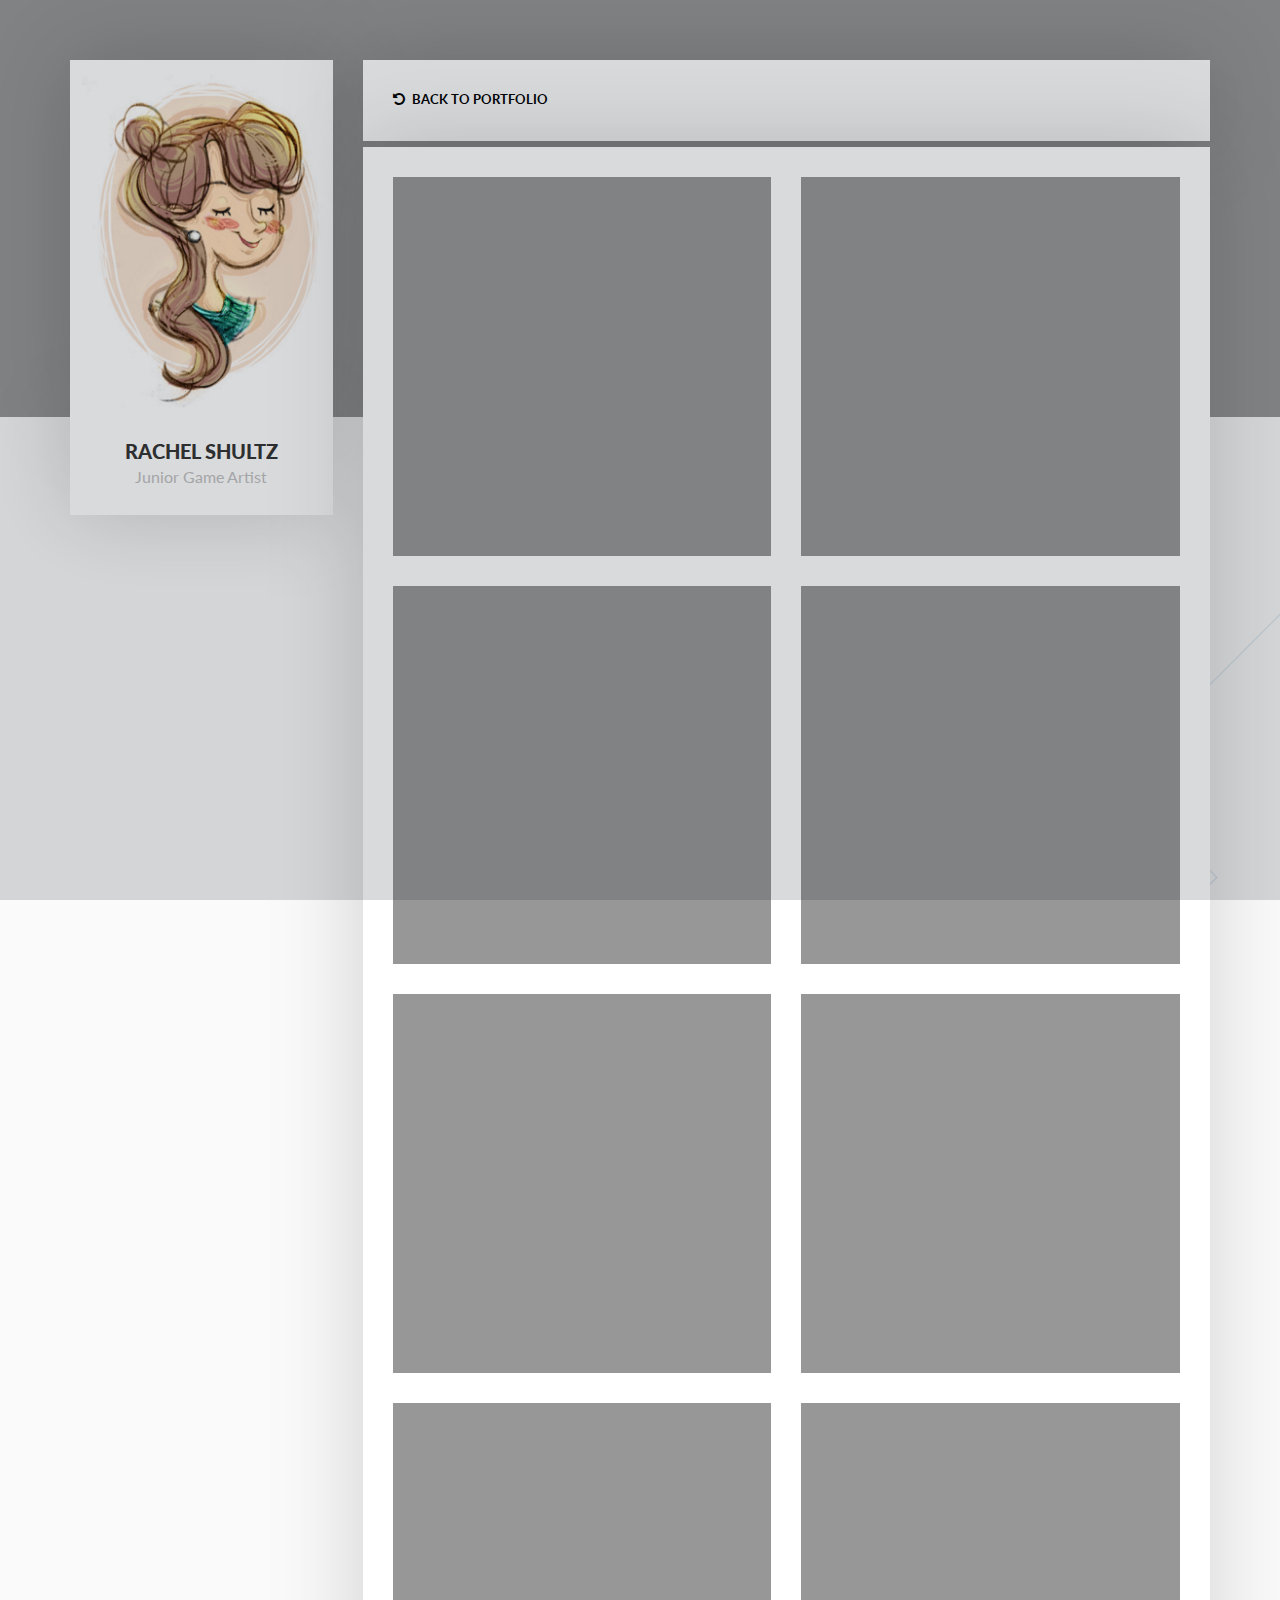
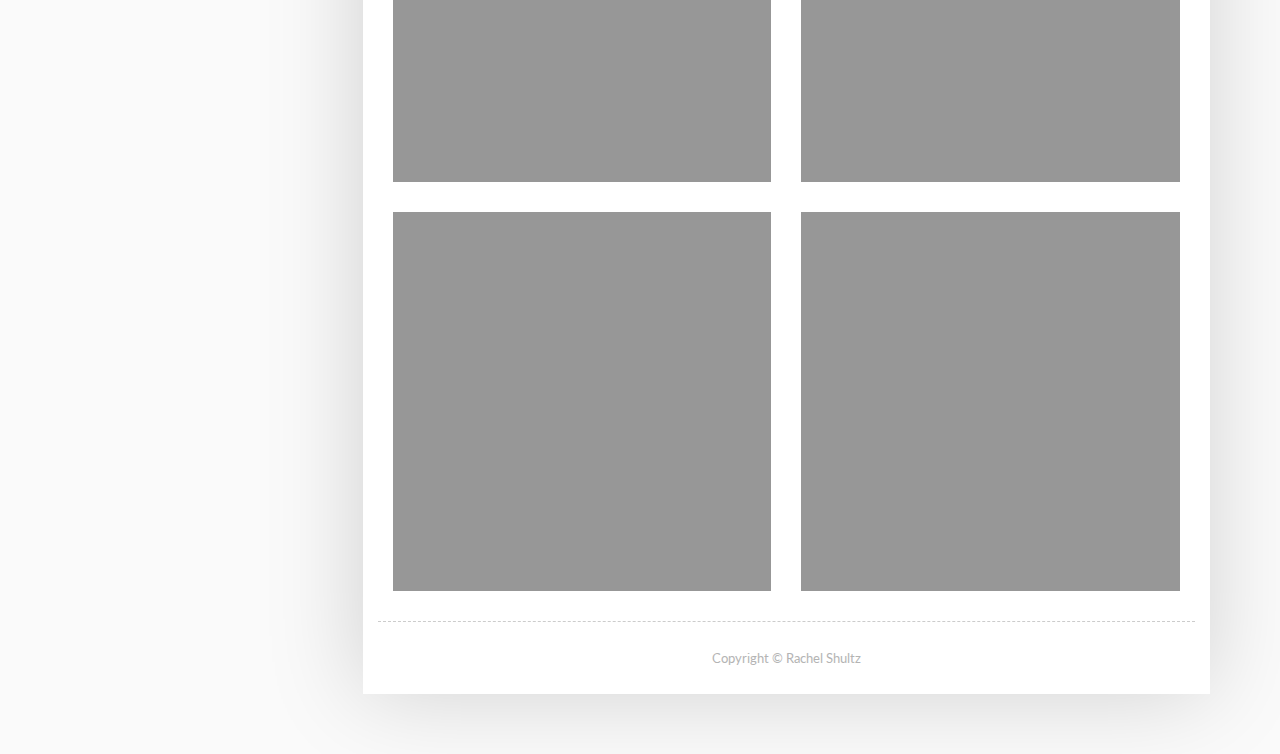
==== evolution.html @ 56c49a4b "Removed some empty files" ====
<!doctype html>
<html lang="en">
<head>
	<meta charset="UTF-8">
	<title>Rachel Shultz</title>
	<meta name="viewport" content="width=device-width, initial-scale=1.0">
   
	<!-- Stylesheets -->
	<link rel="stylesheet" href="css/bootstrap.css"/> <!-- bootstrap grid -->
	<link rel="stylesheet" href="css/style.css"/> <!-- template css -->
	<link rel="stylesheet" href="css/reset.css"/> <!-- reset css -->
	<link rel="stylesheet" href="css/magnific-popup.css"/> <!-- magnific popup css -->    
	<link rel="stylesheet" href="perfect-scrollbar/perfect-scrollbar.css" /> <!-- right menu scrollbar css -->   
	
	
	<!-- Color Alternatives -->   
	<link href="css/colors/switcher.css" rel="stylesheet" type="text/css">
	<!--link href="css/colors/color-1.css" rel="stylesheet" type="text/css"-->
	<!--link href="css/colors/color-2.css" rel="stylesheet" type="text/css" title="color-2"-->
	<!--link href="css/colors/color-3.css" rel="stylesheet" type="text/css" title="color-3"-->
	<!--link href="css/colors/color-4.css" rel="stylesheet" type="text/css" title="color-4"-->
	<!--link href="css/colors/color-5.css" rel="stylesheet" type="text/css" title="color-5"-->
	<link href="css/colors/color-6.css" rel="stylesheet" type="text/css" title="color-6">
	<!--link href="css/colors/color-7.css" rel="stylesheet" type="text/css" title="color-7">
	<link href="css/colors/color-8.css" rel="stylesheet" type="text/css" title="color-8"-->
	
	
	<!-- Google Web fonts -->
	<link href='https://fonts.googleapis.com/css?family=Lato:400,700,900' rel='stylesheet' type='text/css'>
	
	<!-- Font icons -->
	<link rel="stylesheet" href="icon-fonts/font-awesome-4.4.0/css/font-awesome.min.css"/> <!-- Fontawesome icons css -->
	
	<!--[if lt IE 9]>
	  <script src="https://oss.maxcdn.com/html5shiv/3.7.2/html5shiv.min.js"></script>
	  <script src="https://oss.maxcdn.com/respond/1.4.2/respond.min.js"></script>
	<![endif]-->
	 <!--script src="http://maps.googleapis.com/maps/api/js?key=AIzaSyA8Lqb0P4RLF9_3jCi6VhIYFbttZDeV_bM"></script-->   
</head>

<body>
	 <!-- Preloading --> 
    <div id="preloader">
    	<div class="spinner">
            <div class='uil-ripple-css' style='transform:scale(0.29);'><div></div><div></div></div>
        </div>
    </div>
   
     <!--div class="color-switcher">
    	<div class="open"><i class="fa fa-cog fa-spin"></i></div>
        <h4>SELECT A COLOR</h4>
        <ul>
        	<li><a class="color-1" onclick="setActiveStyleSheet('color-1'); return false;" href="#"><i class="fa fa-circle"></i></a> </li>
            <li><a class="color-2" onclick="setActiveStyleSheet('color-2'); return false;" href="#"><i class="fa fa-circle"></i></a> </li>
            <li><a class="color-3" onclick="setActiveStyleSheet('color-3'); return false;" href="#"><i class="fa fa-circle"></i></a> </li>
            <li><a class="color-4" onclick="setActiveStyleSheet('color-4'); return false;" href="#"><i class="fa fa-circle"></i></a> </li>
            <li><a class="color-5" onclick="setActiveStyleSheet('color-5'); return false;" href="#"><i class="fa fa-circle"></i></a> </li>
            <li><a class="color-6" onclick="setActiveStyleSheet('color-6'); return false;" href="#"><i class="fa fa-circle"></i></a> </li>
            <li><a class="color-7" onclick="setActiveStyleSheet('color-7'); return false;" href="#"><i class="fa fa-circle"></i></a> </li>
            <li><a class="color-8" onclick="setActiveStyleSheet('color-8'); return false;" href="#"><i class="fa fa-circle"></i></a> </li>
        </ul>
        <button class="switcher-reset" onclick="setActiveStyleSheet('color-1'); return false;">RESET </button>
        
    </div-->
   
    <div class="parallax"> </div>
    <div id="wrapper">
        <div class="container">
            <div class="row">
            	
                <!-- Profile Informations-->
                <div class="profile col-md-3 wow fadeInDown">
                    <div class="profile-image">
                        <img alt="image" src="images/Profile-img.png">
                    </div>
                    <div class="profile-info">
						<div class="name-job" style="border-bottom: 0px;">
                            <h1>RACHEL SHULTZ</h1>
                            <span class="job">Junior Game Artist</span>
                        </div><!-- .name-job -->                        
                         <!--div class="social-icons">
                            <a class="facebook" href="#"><i class="fa fa-facebook"></i> </a>
                            <a class="twitter" href="#"><i class="fa fa-twitter"></i> </a>
                            <a class="behance" href="#"><i class="fa fa-behance"></i> </a>
                            <a  class="dribbble" href="#"><i class="fa fa-dribbble"></i> </a>
                        </div-->
                    </div>
                </div> <!--.profile .col-md-3-->
                
                <!--Right Section-->
                <div class="col-md-9">
                    	<!--Top Menu -->
                        <div class="responsive-menu hidden-md hidden-lg"><a href="index.html"><i class="fa fa-rotate-left"></i> <span>BACK TO PORTFOLIO</span></a></div> 
                        <!--i class="fa fa-bars right-menu"></i--> 
                    	<ul class="top-menu wow fadeInRight">
                            <li> <a href="index.html"><i class="fa fa-rotate-left"></i> <span>BACK TO PORTFOLIO</span></a></li>
                        </ul>
                   
                    <!--Right Content-->
                    <div class="content col-md-12 wow fadeInUp">
                    	<div class="row">
                            <div class="col-md-12 page">
                            	
                                <!--Detail Images -->
                                <div class="col-md-6 works-image">
                                    <img src="images/evo1.jpg" alt="">
                                </div>
                                <div class="col-md-6 works-image">
                                    <img src="images/evo2.jpg" alt="">
                                </div>
                                <div class="col-md-6 works-image">
                                    <img src="images/evo3.jpg" alt="">
                                </div>
                                <div class="col-md-6 works-image">
                                    <img src="images/evo4.jpg" alt="">
                                </div>
                                <div class="col-md-6 works-image">
                                    <img src="images/evo5.jpg" alt="">
                                </div>
                                <div class="col-md-6 works-image">
                                    <img src="images/evo6.jpg" alt="">
                                </div>
                                <div class="col-md-6 works-image">
                                    <img src="images/evo7.jpg" alt="">
                                </div>
                                <div class="col-md-6 works-image">
                                    <img src="images/evo8.jpg" alt="">
                                </div>
                                <div class="col-md-6 works-image">
                                    <img src="images/evo9.jpg" alt="">
                                </div>
                                <div class="col-md-6 works-image">
                                    <img src="images/evo10.jpg" alt="">
                                </div>
                                
                                
                                <!--footer-->
                                <footer class="footer"> <p>  Copyright &copy; Rachel Shultz</p></footer>
                                                                                              
                            </div><!-- .col-md-12 .page -->
                        </div><!--.row end-->
                    </div> <!--.content .col-md-12 end -->
                </div> <!-- .col-md-9 end -->
            </div> <!-- .row end-->
        </div><!-- .container end -->
    </div> <!-- #wrapper end-->
    
    <!-- Sidebar Menu -->
        <!--div class="slidemenu-fixed">
            <button class="right-menu slidemenu-close"><i class="fa fa-times" aria-hidden="true"></i></button>  
            <div class="widget-out">     
                <! - - Search Widget- - >
                <div class="widget-search widget">
                    <h2 class="widget-title">Search</h2>
                    <form>                                    
                        <input class="search-inp" type="text" placeholder="Search...">
                        <input class="search-ico" type="submit" value="">
                    </form>
                 </div>
                < !- - Submenu Widget- ->
                <div class="widget-submenu widget">
                    <h2 class="widget-title">Submenu</h2>
                        <ul>
                           <li> <a href="single-blog.html">Standart Post </a> </li>
                           <li> <a href="audio-post.html">Audio Post </a> </li>
                           <li> <a href="video-post.html">Video Post </a> </li>
                           <li> <a href="404.html">404 Page </a> </li>
                        </ul>
                 </div>
                 <! - -Latest Posts- ->
                <div class="widget-blog widget">
                    <h2 class="widget-title">Latest Posts</h2>
                        <ul class="latest-post">
                           <li> 
                                <div class="tag"><a href="#">#Business </a> <a href="#">#Company </a> </div> 
                                <a class="post" href="single-blog.html">  I should be incapable of drawing a single stroke at the present moment and yet I feel that... </a>
                                <span> August 23, 2016 <i class="fa fa-comments-o" aria-hidden="true"></i> 15 </span>
                           </li>
                           <li> 
                                <div class="tag"><a href="#">#Business </a> <a href="#">#Company </a> </div> 
                                <a class="post" href="single-blog.html">  I should be incapable of drawing a single stroke at the present moment and yet I feel that... </a>
                                <span> August 23, 2016 <i class="fa fa-comments-o" aria-hidden="true"></i> 15 </span>
                           </li>
                           <li> 
                                <div class="tag"><a href="#">#Business </a> <a href="#">#Company </a> </div> 
                                <a class="post" href="single-blog.html">  I should be incapable of drawing a single stroke at the present moment and yet I feel that... </a>
                                <span> August 23, 2016 <i class="fa fa-comments-o" aria-hidden="true"></i> 15 </span>
                           </li>                           
                        </ul>
                 </div>
                 <!- - Categories Widget- ->
                <div class="widget-submenu widget">
                    <h2 class="widget-title">Categories</h2>
                        <ul>
                           <li> <a href="#"> Web Design </a></li>
                           <li> <a href="#"> Photoshop </a></li>
                           <li> <a href="#"> After Effect </a></li>
                           <li> <a href="#"> Dreamviewer </a></li>
                        </ul>
                 </div>
                 <!- - Tags Widget- ->
                <div class="widget-tags widget">
                    <h2 class="widget-title">Tags</h2>
                        <ul>
                           <li><a href="#"> Web Design </a></li>
                           <li><a href="#"> Photoshop </a></li>
                           <li><a href="#"> After Effect </a></li>
                           <li><a href="#"> Dreamviewer </a></li>
                           <li><a href="#"> Application </a></li>
                           <li><a href="#"> Seo </a></li>
                           <li><a href="#"> Other Issues </a></li>
                        </ul>
                 </div>
            </div>
        </div>
        <div id="overlay"></div-->
    
    <!-- Javascripts -->
    <script src="js/jquery-2.1.4.min.js"></script><!-- jQuery library -->
    <script src="js/styleswitcher.js"></script> 
	<script src="perfect-scrollbar/jquery.mousewheel.js"></script>
	<script src="perfect-scrollbar/perfect-scrollbar.js"></script>
    <script src="js/main.js"></script><!-- Main js -->

    
</body>
</html>
---- css/style.css ----
/* --------------------------------- */
/* Css Styles                        */
/*---------------------------------- */

/**
	Picard - vCard Html Template
	Author : TavillaThemes
	Copyright 2016

/* Table of Content
==================================================
	
	1. Body and Core Css
	2. Profile
	3. Top Menu
	4. Content
	5. About Page
	6. Resume Page
	7. Portfolio Page
	8. Blog Posts Page
	9. Contact Page
	10. Single Blog Page
	11. Responsive
	12. Sidebar
	13. 404 Page
	


/*------------------------ 1 Body and Core Css ------------------------*/		

html {
  position: relative;
  min-height: 100%;
}

body{
	font-family: 'Lato', sans-serif;
	background:url(../images/bg.png) #fafafa center fixed !important;
}

a{
    text-decoration:none !important;
}

a:focus,
a:active {
    text-decoration: none;
    outline: none;
}

p{
	font-size:14px;
}

*:focus {
    outline: 0;
}

#wrapper{
    margin: 60px 0;
}

/*preloader*/

#preloader {
    background-color:#0b1623;
    position: fixed;
    top:0;
    left:0;
    width: 100%;
    height: 100%; 
    z-index: 99;
    display:table;
}

.spinner {
    margin: 0 auto;
    text-align: center;
    display:table-cell;
    vertical-align:middle;
} 

@-webkit-keyframes uil-ripple {
  0% {
    width: 0;
    height: 0;
    opacity: 0;
    margin: 0 0 0 0;
  }
  33% {
    width: 44%;
    height: 44%;
    margin: -22% 0 0 -22%;
    opacity: 1;
  }
  100% {
    width: 88%;
    height: 88%;
    margin: -44% 0 0 -44%;
    opacity: 0;
  }
}
@-webkit-keyframes uil-ripple {
  0% {
    width: 0;
    height: 0;
    opacity: 0;
    margin: 0 0 0 0;
  }
  33% {
    width: 44%;
    height: 44%;
    margin: -22% 0 0 -22%;
    opacity: 1;
  }
  100% {
    width: 88%;
    height: 88%;
    margin: -44% 0 0 -44%;
    opacity: 0;
  }
}
@-moz-keyframes uil-ripple {
  0% {
    width: 0;
    height: 0;
    opacity: 0;
    margin: 0 0 0 0;
  }
  33% {
    width: 44%;
    height: 44%;
    margin: -22% 0 0 -22%;
    opacity: 1;
  }
  100% {
    width: 88%;
    height: 88%;
    margin: -44% 0 0 -44%;
    opacity: 0;
  }
}
@-ms-keyframes uil-ripple {
  0% {
    width: 0;
    height: 0;
    opacity: 0;
    margin: 0 0 0 0;
  }
  33% {
    width: 44%;
    height: 44%;
    margin: -22% 0 0 -22%;
    opacity: 1;
  }
  100% {
    width: 88%;
    height: 88%;
    margin: -44% 0 0 -44%;
    opacity: 0;
  }
}
@-moz-keyframes uil-ripple {
  0% {
    width: 0;
    height: 0;
    opacity: 0;
    margin: 0 0 0 0;
  }
  33% {
    width: 44%;
    height: 44%;
    margin: -22% 0 0 -22%;
    opacity: 1;
  }
  100% {
    width: 88%;
    height: 88%;
    margin: -44% 0 0 -44%;
    opacity: 0;
  }
}
@-webkit-keyframes uil-ripple {
  0% {
    width: 0;
    height: 0;
    opacity: 0;
    margin: 0 0 0 0;
  }
  33% {
    width: 44%;
    height: 44%;
    margin: -22% 0 0 -22%;
    opacity: 1;
  }
  100% {
    width: 88%;
    height: 88%;
    margin: -44% 0 0 -44%;
    opacity: 0;
  }
}
@-o-keyframes uil-ripple {
  0% {
    width: 0;
    height: 0;
    opacity: 0;
    margin: 0 0 0 0;
  }
  33% {
    width: 44%;
    height: 44%;
    margin: -22% 0 0 -22%;
    opacity: 1;
  }
  100% {
    width: 88%;
    height: 88%;
    margin: -44% 0 0 -44%;
    opacity: 0;
  }
}
@keyframes uil-ripple {
  0% {
    width: 0;
    height: 0;
    opacity: 0;
    margin: 0 0 0 0;
  }
  33% {
    width: 44%;
    height: 44%;
    margin: -22% 0 0 -22%;
    opacity: 1;
  }
  100% {
    width: 88%;
    height: 88%;
    margin: -44% 0 0 -44%;
    opacity: 0;
  }
}
.uil-ripple-css {
  background: none;
  position: relative;
  width: 200px;
  height: 200px;
  margin:auto;
}
.uil-ripple-css div {
  position: absolute;
  top: 50%;
  left: 50%;
  margin: 0;
  width: 0;
  height: 0;
  opacity: 0;
  border-radius: 50%;
  border-width: 12px;
  border-style: solid;
  -ms-animation: uil-ripple 2s ease-out infinite;
  -moz-animation: uil-ripple 2s ease-out infinite;
  -webkit-animation: uil-ripple 2s ease-out infinite;
  -o-animation: uil-ripple 2s ease-out infinite;
  animation: uil-ripple 2s ease-out infinite;
}
.uil-ripple-css div:nth-of-type(1) {
  border-color: #ffffff;
}
.uil-ripple-css div:nth-of-type(2) {
  border-color: #ffffff;
  -ms-animation-delay: 1s;
  -moz-animation-delay: 1s;
  -webkit-animation-delay: 1s;
  -o-animation-delay: 1s;
  animation-delay: 1s;
}




.parallax {
    background: url(../images/parallax-bg.jpg);
    height: 417px;
    position: absolute;
    width: 100%;
    background-attachment: inherit;
    background-repeat: no-repeat;
    background-size: cover;
    top: 0;
}

/*------------------------ 2 Profile ------------------------*/		


.profile-image{
	width:100%;
	-webkit-box-shadow: -2px -1px 88px 0px rgba(0,0,0,0.17);
	-moz-box-shadow: -2px -1px 88px 0px rgba(0,0,0,0.17);
	box-shadow: -2px -1px 88px 0px rgba(0,0,0,0.17);
}

.profile-image img{
	width:100%;
}

.profile-info{
	text-align:center;
	background:#FFFFFF;
	-webkit-box-shadow: -2px -1px 88px 0px rgba(0,0,0,0.17);
	-moz-box-shadow: -2px -1px 88px 0px rgba(0,0,0,0.17);
	box-shadow: -2px -1px 88px 0px rgba(0,0,0,0.17);
}

.profile-info h1{
	font-size:20px;
	font-weight:900;
}

.name-job{
	padding:23px 0;
	border-bottom:1px dashed #cccccc;
}

.job{
	color:#c1c1c1;
	font-weight:400;
	line-height: 30px;
	font-size:16px;
}

.profile-info .social-icons{
	padding:20px;
}


.social-icons a{
	font-size: 12px;
    color: #2A2A2A;
    border: solid 1px #2A2A2A;
    -webkit-border-radius: 50px;
    -moz-border-radius: 50px;
    border-radius: 50px;
    width: 34px;
    display: inline-block;
    padding: 8px 0;
    margin-right: 5px;
	text-align:center;
}

.social-icons a:hover{
	transition:all ease 0.3s;
}

.social-icons a.facebook:hover{
    color: #fff;
    background:#4267b2;
	border:solid 1px #4267b2;
}

.social-icons a.twitter:hover{
    color: #fff;
    background:#1da1f2;
	border:solid 1px #1da1f2;
}

.social-icons a.behance:hover{
    color: #fff;
    background:#005cff;
	border:solid 1px #005cff;
}

.social-icons a.dribbble:hover{
    color: #fff;
    background:#ea4c89;
	border:solid 1px #ea4c89;
}



/*------------------------ 3 Top Menu ------------------------*/	

ul.top-menu{
	width: 100%;
	background:#fff;	
	display: inline-block;
	-webkit-box-shadow: -2px -1px 88px 0px rgba(0,0,0,0.17);
	-moz-box-shadow: -2px -1px 88px 0px rgba(0,0,0,0.17);
	box-shadow: -2px -1px 88px 0px rgba(0,0,0,0.17);
}

ul.top-menu li{
	list-style:none;
	float:left;
	text-align:center;
	font-size:13px;
	font-weight: bold;
	border-right:1px dashed #cccccc;
}


.right-menu{
	float: right;
    margin: 15px;
    padding: 15px;
    border: solid 1px #d6d6d6;
    color: #292929;
    cursor:pointer;
    position: absolute;
    right: 15px;
}

ul.top-menu li:last-child{
	border-right:0;
}

ul.top-menu li a{
	color:#000;
	padding:30px;	
	display: inline-block;	
	display: block;
}

ul.top-menu li a:hover{
	transition:all ease 0.2s;
}

ul.top-menu li .selected{
}

ul.top-menu li i{
	font-size:14px;
	margin-right: 4px;
}

/*------------------------ 4 Content ------------------------*/	

.content{
	background:#fff; 
	/*margin-top:30px;*/
	-webkit-box-shadow: -2px -1px 88px 0px rgba(0,0,0,0.17);
	-moz-box-shadow: -2px -1px 88px 0px rgba(0,0,0,0.17);
	box-shadow: -2px -1px 88px 0px rgba(0,0,0,0.17);
}

.page-title{
	border-bottom: 1px dashed #cccccc;		
    padding: 25px 30px;
}

.page-title h2{
	font-size:18px;
	font-weight:bold;
	display:inline-block;
}

.page{
	padding-top:30px;
	display: inline-block;
	min-height: 670px;
}

.section-title{
	font-size:18px;
	font-weight:bold;
	margin-bottom:20px;
}

.footer{
	bottom: 0;
    width: 100%;
    text-align: center;
    padding: 27px 0;
    float: left;
    left: 0;
    border-top: 1px dashed #cccccc;
}

.footer p {
	color:#b4b4b4;
	font-size:13px;
}

/*------------------------ 5 About Page ------------------------*/	



.pinfo{
	padding: 30px 15px;
	float:left;
	width:100%
}

.ptext{
	padding: 45px 15px;
	float:left;
	width:100%
}

.pwedo{
	padding: 45px 15px 20px 15px;
	float:left;
	width:100%
}

.spotted{
    border-top: 1px dashed #cccccc;
}

.gray-bg{
    background:#f7f7f7;
}



ul.info-list li{
	list-style:none;
	font-size:14px;
	line-height: 35px;
}

ul.info-list li span{
	color:#7F7F7F;
}

ul.skill-list h3 {
    display: block;
    margin-bottom: 0;
    font-size: 14px;
    color: #000;
	font-weight:bold;
}

ul.skill-list li {
	list-style:none;
}

.progress{
	margin: 15px 0;
	display: block;
    height: 6px;    
    position: relative;
    width: 100%;
    overflow: visible;
    border-radius: 50px;
    -moz-border-radius: 50px;
    -webkit-border-radius: 50px;
    -ms-border-radius: 50px;
    -o-border-radius: 50px;
    background: #ffffff;
	box-shadow:0;
}

.progress .percentage {
    border-radius: 50px 0 0 50px;
    -moz-border-radius: 50px 0 0 50px;
    -webkit-border-radius: 50px 0 0 50px;
    -ms-border-radius: 50px 0 0 50px;
    -o-border-radius: 50px 0 0 50px;
    bottom: 0;
    position: absolute;
    top: 0;
}


.about-text p{
	color:#7F7F7F;
	line-height:24px;
	font-size:14px;
}

.services {
	display: inline-block;
}

.services .service i{
	width: 55px;
    height: 55px;
    -webkit-border-radius: 50px;
    -moz-border-radius: 50px;
    border-radius: 50px;
    text-align: center;
    padding-top: 18px;
    float: left;
	color:#fff;
	font-size:20px;
	margin-right: 10px;
}

.services .service .features{
    padding-top: 6px;
    display: inline-block;
    line-height: 20px;	
	font-size:16px;
}

.services .service p{
	font-size:14px;
	color:#7F7F7F;
}

.services .service{
	margin-bottom:30px;
}



/*------------------------ Resume Page ------------------------*/	

.resume-education{
	margin-bottom:30px;
}

.rounded-icon i{
	width:55px;
	text-align:center;
	padding:20px 0;
	font-size:15px;
	color:#fff;
	-webkit-border-radius: 50px;
	-moz-border-radius: 50px;
	border-radius: 50px;
}

.resume-out{
	padding-left: 25px;
}

.resume-info{
	border-left:2px solid #E5E5E5;
	padding: 0 0 40px 30px;
}

.info-title{
    font-weight: 600;
	font-size:16px;
}

.info-title::after {
    content: '';
    width: 10px;
    height: 10px;
    float: left;
    -webkit-border-radius: 50px;
    -moz-border-radius: 50px;
    border-radius: 50px;
    margin: 0px 9px 0 -36px;
}

.info-date{
	font-size: 14px;
    padding: 6px 0;
    display: block;
}

.resume-info p{
	color: #7F7F7F;
	font-weight: 400;
	font-size:14px;
	line-height:24px;
}

.resume-info:first-child {
    padding-top:50px;
}

.resume-info:last-child{
    border: 0;
}

.resume-info:last-child .info-title:after{
    margin: 0px 9px 0 -34px;
}


/*------------------------ 7 Portfolio Page ------------------------*/

.portfolio_filter li{
	float:left;
	list-style:none;
	cursor:pointer;
	font-size:14px;
	margin-right:20px;
	color:#c1c1c1;
}

.portfolio_filter li:last-child{
	margin-right:0px;
}    

.portfolio_items .single_item{
	margin-bottom:30px;
}

.portfolio_items .single_item img{ 
	width:100%;
}

.portfolio_items{ 
	min-height:817px;
}

.work-overlay{
	position:absolute;
	color:#fff;
	padding:25px;
	width:100%;
	height:100%;
	padding-top:48%;	
	opacity:0;
	-webkit-transition: all 0.5s ease;
	-moz-transition: all 0.5s ease;
	-ms-transition: all 0.5s ease;
	-o-transition: all 0.5s ease;
	transition: all 0.5s ease;
}

.work-overlay h3{
	font-size:17px;
    margin-bottom: 4px;
}

.work-overlay p{
	font-size:12px;
	opacity:0.5;
}

.work-overlay a.link{
    margin: 0 auto;
    text-align: center;
    display: inline-block;
    width: 45px;
    height: 45px;
    padding-top: 12px;
    margin-top: 18px;
    margin-right: 7px;
    -webkit-transition: all 0.5s ease;
    -moz-transition: all 0.5s ease;
    -ms-transition: all 0.5s ease;
    -o-transition: all 0.5s ease;
    transition: all 0.5s ease;
    -moz-transform: translateY(200px);
    -webkit-transform: translateY(200px);
    -o-transform: translateY(200px);
    -ms-transform: translateY(200px);
    transform: translateY(200px);
    color: #ffffff !important;
    border: solid 1px;
    border: solid 1px #a5a5a5;       
}

.work-overlay a.lightbox{
    background: none;
    margin: 0 auto;
    text-align: center;
    display: inline-block;
    width: 45px;
    height: 45px;
    padding-top: 12px;
    margin-top: 18px;
    -webkit-transition: all 0.5s ease;
    -moz-transition: all 0.5s ease;
    -ms-transition: all 0.5s ease;
    -o-transition: all 0.5s ease;
    transition: all 0.5s ease;
    -moz-transform: translateY(200px);
    -webkit-transform: translateY(200px);
    -o-transform: translateY(200px);
    -ms-transform: translateY(200px);
    transform: translateY(200px);
    color: #ffffff !important;
    background: transparent !important;
    border: solid 1px #a5a5a5;
}



.work-inner{
	position:relative;
	overflow: hidden;
}

.work-inner:hover > .work-overlay{ 
	background: rgba(0, 0, 0, 0.63);
	opacity:1;
	-webkit-transition: all 0.5s ease;
	-moz-transition: all 0.5s ease;
	-ms-transition: all 0.5s ease;
	-o-transition: all 0.5s ease;
	transition: all 0.5s ease;
}


.work-inner:hover > .work-overlay a.link{ 
	color:#fff;
	-moz-transform: translateY(0px);
	-webkit-transform: translateY(0px);
	-o-transform: translateY(0px);
	-ms-transform: translateY(0px);
	transform: translateY(0px);
	-webkit-transition: all 0.1s ease;
	-moz-transition: all 0.1s ease;
	-ms-transition: all 0.1s ease;
	-o-transition: all 0.1s ease;
	transition: all 0.1s ease;
	 transition-duration: 0.3s;
}

.work-inner:hover > .work-overlay a.lightbox{ 
	color:#fff;
	background:#fff;
	-moz-transform: translateY(0px);
	-webkit-transform: translateY(0px);
	-o-transform: translateY(0px);
	-ms-transform: translateY(0px);
	transform: translateY(0px);
	-webkit-transition: all 0.1s ease;
	-moz-transition: all 0.1s ease;
	-ms-transition: all 0.1s ease;
	-o-transition: all 0.1s ease;
	transition: all 0.1s ease; 
	transition-duration: 0.6s;
}

.work-detail{ 
   	margin-bottom:30px;
}

.work-detail p{ 
    color: #7F7F7F;
    font-size: 14px;
    line-height: 30px;
    margin-bottom: 21px;
}

.work-detail .info-list li{ 
   	width:auto !important;
	float:none;
}


.works-image img{ 
    width:100%;
}

.works-image {
    margin-bottom: 30px;
}


/*------------------------ 8 Blog Posts Page ------------------------*/

.blog-post .post-image img{
	 width:100%;
}

.blog-post .post-title h1{
	font-size:30px;
	line-height:37px;
	font-weight:bold;
	margin-top:24px;
}

.blog-post .post-info{
	font-size:14px;
	font-weight:400;
	padding:6px 0;
}

.blog-post p{
	font-size:14px;
	line-height:26px;
	color:#313131;
	font-weight:400;
}

.blog-post ul{
	padding: 30px;
	line-height: 24px;
}

.blog-post ul li{
	font-weight: bold;
    font-size: 14px;
	list-style:circle;
}

.blog-post blockquote{
	padding: 28px;
    font-weight: bold;
    font-size: 20px;
	line-height: 30px;
}


.blog-post .but-big{
	margin:30px 0 60px;
}

.but-big{
	color:#fff;
	font-size:13px;
	font-weight:bold;
	padding:12px 25px;
	display: inline-block;
	border:0;
}

.but-big:hover{
	color:#fff;
}

.but-big:focus{
	color:#fff;
}

.write-message{
	margin-bottom:30px;
}

.post-image iframe{
	width:100%;
}


/*------------------------ 9 Contact Page ------------------------*/

.form-inp{
	width:100%;
	height:45px;
	border:solid 1px #dfdfdf;
	font-size:13px;
	padding-left:10px;
	margin-bottom:15px;
}


.contact-form textarea{
	width:100%;
	border:solid 1px #dfdfdf;
	font-size:13px;
	padding:10px 0 0 10px;
	margin-bottom:15px;
}


.contact-info .social-icons{
	padding-top: 15px;
	width: 100%;
    float: left;
}

#map{
	width: 100%;
    height: 350px;
    margin-top: 50px;
	display:inline-block;
}

.contact-info ul li{
	width:100% !important;
}

/* Contact Form Extra CSS */
.form-inp.reqError, .contact-form textarea.reqError{
    border-color: #f00;
}

.ok{
   background-color: #25A94F !important;
}

/*------------------------ 10 Single Blog Page ------------------------*/

.post-comments{
	margin:50px 0;
}

.post-comments .comments li{
	border-bottom: 1px dashed #cccccc;
	list-style:none;
	padding: 25px 0;
}

.post-comments .comments li:first-child{
	border-top: 1px dashed #cccccc;
}	

.user-img{
	width:84px;
	height:84px;
	float:left;
}

.user-img img{
	display: block;
    height: 100%;
    max-width: 100%;
}

.comment-content{
	margin-left:95px;
}

.comment-content .comment-info .user a.user-name{
	font-size:16px;
	color:#000000;
	font-weight:bold;
}

.comment-content .comment-info .user a.reply{
	float: right;
    font-size: 13px;
}

.comment-content .comment-info .date{
	line-height: 14px;
}

.comment-content .comment-info .date a{
	font-size:12px;
	line-height: 21px;
}

.comment-content .comment-text{
	font-size: 13px;
    line-height: 18px;
    color: #7F7F7F;
    font-weight: 400;
}

.blog-msg{
	width:100%;
	height:45px;
	border:solid 1px #dfdfdf;
	font-size:13px;
	padding-left:10px;
	margin-bottom:30px;
}

.write-message textarea{
	width: 100%;
    border: solid 1px #dfdfdf;
    font-size: 13px;
    padding: 10px 0 0 10px;
    margin-bottom: 15px;
}


@media screen and (min-width: 479px) {
	
	.comment-reply{
		padding-left:30px !important;
	}
	
}


/*------------------------ Responsive ------------------------*/	



/*Min Width 768px */

@media screen and (min-width: 768px) {

	 ul.info-list li {
		float: left;
		width: 33%;
	}
	
	ul.info-list {
        width: 100%;
        float: left;
}
    
  
    ul.top-menu li{
        display: block !important;
                
}

ul.top-menu{
       min-height: 81px;                
}
    
    

}

@media screen and (max-width: 768px) and (min-width: 530px) {


 ul.info-list li {
		float: left;
		width: 50%;
	}


}



/*Max Width 1199px */

@media screen and (max-width: 1199px) {
	

    ul.top-menu li a {
        padding:30px 20px;
    }

}

/*Max Width 991px */

@media screen and (max-width: 991px) {

	.profile{
		margin-bottom: 30px;
	}
	
	.my-skills {
		margin-top:30px;	
	}
	
	.contact-info{
		margin-top: 30px;
	}
	
	
}


/*Max Width 767px */

@media screen and (max-width: 767px) {
	
    ul.top-menu li.active{
        border-bottom: 1px dashed #cccccc !important;
                
}
    
    ul.top-menu li:hover{
    border-bottom: 1px dashed #cccccc !important;

}
    
	.profile{
		margin-bottom: 30px;
	}
	
	.my-skills {
		margin-top:30px;	
	}
	
	.services .service .features{
		width:100%;
		text-align: center;
	}
	
	.services .service{
		text-align:center;
	}
	
	.services .service i{
		float:none;
	}


	ul.top-menu li{
		float:none;
		display:none;
		border-bottom: 1px dashed #cccccc;
		border-right:0;
	}
	
	ul.top-menu{
		top: 0;
		margin-top: 78px;
		z-index: 1;
		left: 0;
		position: fixed;
	}
	
	
	.responsive-menu{
		display:block !important;
	}


	.right-menu{
		position: fixed;
		z-index: 100;
		top: 0;
		right: 0;
	}
	
}


@media only screen and (max-width:479px) {
	
	
	
	ul.top-menu li a {
		padding: 27px 0 23px 0;
	}
	
	#wrapper {
  	    margin: 15px 0;
	}
	
	.page-title {
		border-bottom: 1px dashed #cccccc;
		padding: 30px;
		display: inline-block;
		text-align: center;
		width: 100%;
	}
	
	.portfolio_filter li {
		float: none;
		text-align: center;
		width: 100%;
	}
	
	.portfolio_filter{
		width: 100%;
		margin-top: 15px;
		line-height: 26px;
	}
	
	.user-img{ 
		display:none; 
	}
	
	.comment-content {
   		margin-left: 0px;
	}
	
	.work-overlay{
   		padding-top: 10% !important;
	}
	
}


/* Responsive Menu */

.responsive-menu{
    padding: 28px 23px;
    color: #fff;
    cursor: pointer;
    display: none;
    background: #fff;
    color: #000;
    font-size: 14px;
    font-weight: bold;
    width: 100%;
    position: fixed;
    top: 0;
    z-index: 99;
    left: 0;
	    -webkit-box-shadow: -2px -1px 88px 0px rgba(0,0,0,0.17);
    -moz-box-shadow: -2px -1px 88px 0px rgba(0,0,0,0.17);
    box-shadow: -2px -1px 88px 0px rgba(0,0,0,0.17);
}




/*------------------------ 12 Sidebar ------------------------*/	

/* Sidebar Menu */

.slidemenu-fixed {
  position: fixed;
  z-index: 100;
  top: 0;
  right: 0;
  width: 360px;
  height: 100%;
  margin: 0;
  background-color: #fff;
  -webkit-transform: translateX(450px);
  -moz-transform: translateX(450px);
  transform: translateX(450px);
  -webkit-transition: -webkit-transform 0.4s cubic-bezier(0.37, 0.15, 0.32, 0.94);
  -moz-transition: -moz-transform 0.4s cubic-bezier(0.37, 0.15, 0.32, 0.94);
  transition: transform 0.4s cubic-bezier(0.37, 0.15, 0.32, 0.94); }
  
 
  .slidemenu-fixed .animate-up {
    opacity: 1;
    visibility: visible;
    -webkit-transform: translate(0, 0);
    -moz-transform: translate(0, 0);
    transform: translate(0, 0); }

.slidemenu-opened .slidemenu-fixed {
  -webkit-transform: translateX(0);
  -moz-transform: translateX(0);
  transform: translateX(0); }
.slidemenu-opened #overlay {
  top: 0;
  opacity: .7;
  -webkit-transition: top 0s ease 0s, opacity 0.35s ease;
  -moz-transition: top 0s ease 0s, opacity 0.35s ease;
  transition: top 0s ease 0s, opacity 0.35s ease; }


.widget-out {
	height: 100%;
	overflow: hidden;
	position: relative;
}

.widget{
	    float: left;
    width: 100%;
}


@media (max-width: 767px) {
  .slidemenu-fixed {
    width: 265px; }

  .slidemenu-close {
    left: -35px !important;
    width: 35px !important;
    height: 35px !important; } 
	

.widget-search form{ 
	width: 215px !important; 
  }
  
  .widget-search form .search-inp{ 
	width: 165px !important; 	  
  }
  
}
	
	.slidemenu-close {
    top: 70px;
    left: -58px;
    width: 58px;
    height: 58px;
    border: 0;
    margin: 0;
    padding: 0;
    display: block;
    cursor: pointer;
    text-align: center;
    position: absolute;	
    z-index: 100;
}


  #overlay {
  position: fixed;
  z-index: 99;
  top: -1000%;
  left: 0;
  right: 0;
  width: 100%;
  height: 100%;
  background-color: #000;
  opacity: 0;
  -webkit-transition: top 0s ease 0.35s, opacity 0.35s ease;
  -moz-transition: top 0s ease 0.35s, opacity 0.35s ease;
  transition: top 0s ease 0.35s, opacity 0.35s ease; }
  
  
  .widget-title{
	font-size: 18px;
    font-weight: bold;
    padding-bottom: 20px;
    margin-bottom: 20px;
    border-bottom: 1px dashed #cccccc;
	border-top: 1px dashed #cccccc;
	padding: 20px 25px;
  }
  
  .widget-submenu{ 
  	margin: 30px 0;
  }
  
  .widget-submenu ul{ 
  	padding-left:25px;
  }
  
  .widget-submenu ul li{ 
  	color: #6a6a6a;
    font-size: 14px;
    line-height: 35px;
	cursor:pointer;  
  }
  
    
  
  .widget-search form{ 
	border: solid 1px #efefef;
	transition:all ease 0.5s;
	width: 310px;
	margin-left: 25px;
	margin-top:30px;
	height: 52px;	
	border: solid 1px #bdc4ca;	  
  }
 
  .widget-search form .search-inp{ 
  	border:0;
	width: 260px;
	float:left;
	height: 50px;
	font-size:13px;
	padding-left:15px;	  
  }
  
  
  
  .widget-search form .search-ico{ 
  	float:right;	  
    border: 0;
    background: url(../images/sear.png) no-repeat center #fff;
    margin-right: 15px;
	margin-top:14px;
    width: 14px;
    height: 23px;
  }
  
  .widget-blog .latest-post{ 
  	margin:0 25px;
	float: left;
  }
  
  .widget-blog .latest-post .tag a{ 
  	font-size:12px;
	 margin-right: 3px;
  }
  
  .widget-blog .latest-post .post{ 
  	font-size: 13px;
    float: left;
    color: #6a6a6a;
    margin: 7px 0px;
    line-height: 22px;
  }
  
 .widget-blog .latest-post li{ 
	border-bottom: 1px solid #e0e0e0;
	float: left;
	padding-bottom: 18px;
	margin-bottom: 18px;
  }

.widget-blog .latest-post li:last-child{ 
	border:0;
	    margin-bottom: 0;
  }

.widget-blog .latest-post li span{ 
	font-size:12px;
	color:#c1c1c1;
  }
  
.widget-blog .latest-post li span i{ 
	margin-left:10px;
  }

.widget-tags{
	margin-bottom:30px;
  }
  
.widget-tags ul{
	margin-left:25px; 
  }
  
.widget-tags ul li a{
	padding: 5px 11px;
    font-size: 12px;
    background: #f3f3f3;
    float: left;
    margin: 5px;
	color:#676767;
  }



/*------------------------ 13 404 Page ------------------------*/	

.not-found{
    text-align: center;
    width: 100%;
    min-height: 570px;
	padding-top: 30px;
  }

.not-found h1{
	font-size: 170px;
    font-weight: bold;
  }

.not-found p{
	font-size: 14px;
    line-height: 26px;
    color: #313131;
    font-weight: 400;
  }
  
  .not-found .but-big{
	margin-top:24px;
  }
---- perfect-scrollbar/perfect-scrollbar.css ----
.ps-container .ps-scrollbar-x-rail {
    position: absolute; /* please don't change 'position' */
    bottom: 3px; /* there must be 'bottom' for ps-scrollbar-x-rail */
    height: 8px;
    -webkit-border-radius: 4px;
    -moz-border-radius: 4px;
    border-radius: 4px;
    opacity: 0;
    filter: alpha(opacity = 0);
    -o-transition: background-color .2s linear, opacity .2s linear;
    -webkit-transition: background-color.2s linear, opacity .2s linear;
    -moz-transition: background-color .2s linear, opacity .2s linear;
    transition: background-color .2s linear, opacity .2s linear;
}

.ps-container:hover .ps-scrollbar-x-rail,
.ps-container.hover .ps-scrollbar-x-rail {
    opacity: 0.6;
    filter: alpha(opacity = 60);
}

.ps-container .ps-scrollbar-x-rail:hover,
.ps-container .ps-scrollbar-x-rail.hover {
    background-color: #eee;
    opacity: 0.9;
    filter: alpha(opacity = 90);
}

.ps-container .ps-scrollbar-x-rail.in-scrolling {
    opacity: 0.9;
    filter: alpha(opacity = 90);
}

.ps-container .ps-scrollbar-y-rail {
    position: absolute; /* please don't change 'position' */
    right: 3px; /* there must be 'right' for ps-scrollbar-y-rail */
    width: 8px;
    -webkit-border-radius: 4px;
    -moz-border-radius: 4px;
    border-radius: 4px;
    opacity: 0;
    filter: alpha(opacity = 0);
    -o-transition: background-color .2s linear, opacity .2s linear;
    -webkit-transition: background-color.2s linear, opacity .2s linear;
    -moz-transition: background-color .2s linear, opacity .2s linear;
    transition: background-color .2s linear, opacity .2s linear;
}

.ps-container:hover .ps-scrollbar-y-rail,
.ps-container.hover .ps-scrollbar-y-rail {
    opacity: 0.6;
    filter: alpha(opacity = 60);
}

.ps-container .ps-scrollbar-y-rail:hover,
.ps-container .ps-scrollbar-y-rail.hover {
    background-color: #eee;
    opacity: 0.9;
    filter: alpha(opacity = 90);
}

.ps-container .ps-scrollbar-y-rail.in-scrolling {
    opacity: 0.9;
    filter: alpha(opacity = 90);
}

.ps-container .ps-scrollbar-x {
    position: absolute; /* please don't change 'position' */
    bottom: 0; /* there must be 'bottom' for ps-scrollbar-x */
    height: 8px;
    background-color: #aaa;
    -webkit-border-radius: 4px;
    -moz-border-radius: 4px;
    border-radius: 4px;
    -o-transition: background-color .2s linear;
    -webkit-transition: background-color.2s linear;
    -moz-transition: background-color .2s linear;
    transition: background-color .2s linear;
}

.ps-container.ie6 .ps-scrollbar-x {
    font-size: 0; /* fixed scrollbar height in xp sp3 ie6 */
}

.ps-container .ps-scrollbar-x-rail:hover .ps-scrollbar-x,
.ps-container .ps-scrollbar-x-rail.hover .ps-scrollbar-x {
    background-color: #999;
}

.ps-container .ps-scrollbar-y {
    position: absolute; /* please don't change 'position' */
    right: 0; /* there must be 'right' for ps-scrollbar-y */
    width: 8px;
    background-color: #aaa;
    -webkit-border-radius: 4px;
    -moz-border-radius: 4px;
    border-radius: 4px;
    -o-transition: background-color .2s linear;
    -webkit-transition: background-color.2s linear;
    -moz-transition: background-color .2s linear;
    transition: background-color .2s linear;
}

.ps-container.ie6 .ps-scrollbar-y {
    font-size: 0; /* fixed scrollbar height in xp sp3 ie6 */
}

.ps-container .ps-scrollbar-y-rail:hover .ps-scrollbar-y,
.ps-container .ps-scrollbar-y-rail.hover .ps-scrollbar-y {
    background-color: #999;
}

.ps-container.ie .ps-scrollbar-x,
.ps-container.ie .ps-scrollbar-y {
    visibility: hidden;
}

.ps-container.ie:hover .ps-scrollbar-x,
.ps-container.ie:hover .ps-scrollbar-y,
.ps-container.ie.hover .ps-scrollbar-x,
.ps-container.ie.hover .ps-scrollbar-y {
    visibility: visible;
}
---- css/colors/switcher.css ----
.color-switcher{
	position: fixed;
    margin-top: 70px;
    width: 145px;
    height: 160px;
	-webkit-box-shadow: -2px -1px 88px 0px rgba(0,0,0,0.17);
    -moz-box-shadow: -2px -1px 88px 0px rgba(0,0,0,0.17);
    box-shadow: -2px -1px 88px 0px rgba(0,0,0,0.17);
	margin-left:-145px;
	transition:all ease 0.3s;    
	z-index: 999;
    background: #fff;
	text-align: center;
}

.switcher-reset{
	margin-top: 2px;
    font-size: 12px;
    color: #8C8C8C !important;
    background: 0;
    border: 1px solid #dfdfdf;
    padding: 3px 10px;
}



.switcher-reset:hover{
    color: #000 !important;
}

.color-switcher .open{
	background: #fff;
    padding: 13px 0;
    margin-top: 100px;
    width: 50px;
    margin-right: -50px;
    float: right;
    -webkit-box-shadow: -2px -1px 88px 0px rgba(0,0,0,0.17);
    -moz-box-shadow: -2px -1px 88px 0px rgba(0,0,0,0.17);
    box-shadow: -2px -1px 88px 0px rgba(0,0,0,0.17);
    text-align: center;
    cursor: pointer;
    font-size: 16px;
}

.color-switcher h4{
font-size: 13px;
    font-weight: 900;
    padding: 17px 13px;
    border-bottom: 1px solid #dfdfdf;
    color: #656565;
    height: 48px;
}

.color-switcher ul{
	padding: 6px 12px;
	display: inline-block;
}

.color-switcher ul li{
	float: left;
    /* margin-right: 9px; */
    list-style: none;
    width: 29px;
}

.color-switcher ul li a{
	font-size:20px;
}

.color-switcher ul li a:focus{
	text-decoration:none;
	outline:none;
}


.open-switcher{
	margin-left:0px;
	transition:all ease 0.3s;
}


.color-1{color:#243c4f !important;}
.color-2{color:#029A83 !important;}
.color-3{color:#D64541 !important;}
.color-4{color:#663399 !important;}
.color-5{color:#ffa60a !important;}
.color-6{color:#6C7A89 !important;}
.color-7{color:#DB0A5B !important;}
.color-8{color:#EC644B !important;}
---- css/colors/color-6.css ----
.page-title h2{
	color:#6C7A89;
}

.social-icons a:hover{
	color:#6C7A89;
 	border: solid 1px #6C7A89;
}

ul.top-menu li a:hover{
	color:#6C7A89;
}

ul.top-menu li .selected{
	color:#6C7A89;
}

.skill-list .progress{
    border: 1px solid #6C7A89;
}

.skill-list .progress .percentage {
    background-color: #6C7A89;
}

.services .service i{
    background: #6C7A89;
}

.rounded-icon i{
	background:#6C7A89;
}

.info-title::after {
    background: #6C7A89;
}

.info-date{
    color: #6C7A89;
}

.select-cat{
	color:#6C7A89 !important;
}

.blog-post .post-info{
	color:#6C7A89;
}

.but-big{
	background-color: #6C7A89;
}

.social-icons a:hover{
	color:#6C7A89;
 	border: solid 1px #6C7A89;
}

ul.top-menu li a:hover{
	color:#6C7A89;
	transition:all ease 0.2s;
}

ul.top-menu li .selected{
	color:#6C7A89;
}

.date a {
	color:#6C7A89;
}

a.reply {
	color:#6C7A89;
}

/*new colors*/

 
 .widget-title{
	color:#6C7A89;
  }

 .widget-blog .latest-post .tag{ 
  	color:#6C7A89;
  }


.widget-submenu ul li a {
    color: #6a6a6a;
    font-size: 14px;
    line-height: 35px;
    cursor: pointer;
}


 .tag a{
	color:#6C7A89 !important;
	transition:all ease 0.2s;
  }
  
  .tag a:hover{
	color:#6C7A89 !important;
  }

ul.top-menu li.active{
	border-bottom: 3px solid #6C7A89;
}


.widget-submenu ul li a:hover {
    color: #6C7A89;
	transition:all ease 0.2s;
}

.widget-tags ul li a:hover {
    background: #6C7A89;
	transition:all ease 0.2s;
	color:#fff;
}

.widget-search form:hover {
    border: solid 1px #6C7A89;
	transition:all ease 0.5s;
}

ul.top-menu li a:hover{
	color:#6C7A89;
}
ul.top-menu li:hover{
	border-bottom: 3px solid #6C7A89;
}
---- css/colors/color-8.css ----
.page-title h2{
	color:#DB0A5B;
}

.social-icons a:hover{
	color:#DB0A5B;
 	border: solid 1px #DB0A5B;
}

ul.top-menu li a:hover{
	color:#DB0A5B;
}

ul.top-menu li .selected{
	color:#DB0A5B;
}

.skill-list .progress{
    border: 1px solid #DB0A5B;
}

.skill-list .progress .percentage {
    background-color: #DB0A5B;
}

.services .service i{
    background: #DB0A5B;
}

.rounded-icon i{
	background:#DB0A5B;
}

.info-title::after {
    background: #DB0A5B;
}

.info-date{
    color: #DB0A5B;
}

.select-cat{
	color:#DB0A5B !important;
}

.blog-post .post-info{
	color:#DB0A5B;
}

.but-big{
	background-color: #DB0A5B;
}

.social-icons a:hover{
	color:#DB0A5B;
 	border: solid 1px #DB0A5B;
}

ul.top-menu li a:hover{
	color:#DB0A5B;
	transition:all ease 0.2s;
}

ul.top-menu li .selected{
	color:#DB0A5B;
}

.date a {
	color:#DB0A5B;
}

a.reply {
	color:#DB0A5B;
}

/*new colors*/

 
 .widget-title{
	color:#DB0A5B;
  }

 .widget-blog .latest-post .tag{ 
  	color:#DB0A5B;
  }


.widget-submenu ul li a {
    color: #6a6a6a;
    font-size: 14px;
    line-height: 35px;
    cursor: pointer;
}


 .tag a{
	color:#DB0A5B !important;
	transition:all ease 0.2s;
  }
  
  .tag a:hover{
	color:#DB0A5B !important;
  }

ul.top-menu li.active{
	border-bottom: 3px solid #DB0A5B;
}


.widget-submenu ul li a:hover {
    color: #DB0A5B;
	transition:all ease 0.2s;
}

.widget-tags ul li a:hover {
    background: #DB0A5B;
	transition:all ease 0.2s;
	color:#fff;
}

.widget-search form:hover {
    border: solid 1px #DB0A5B;
	transition:all ease 0.5s;
}

ul.top-menu li a:hover{
	color:#DB0A5B;
}
ul.top-menu li:hover{
	border-bottom: 3px solid #DB0A5B;
}
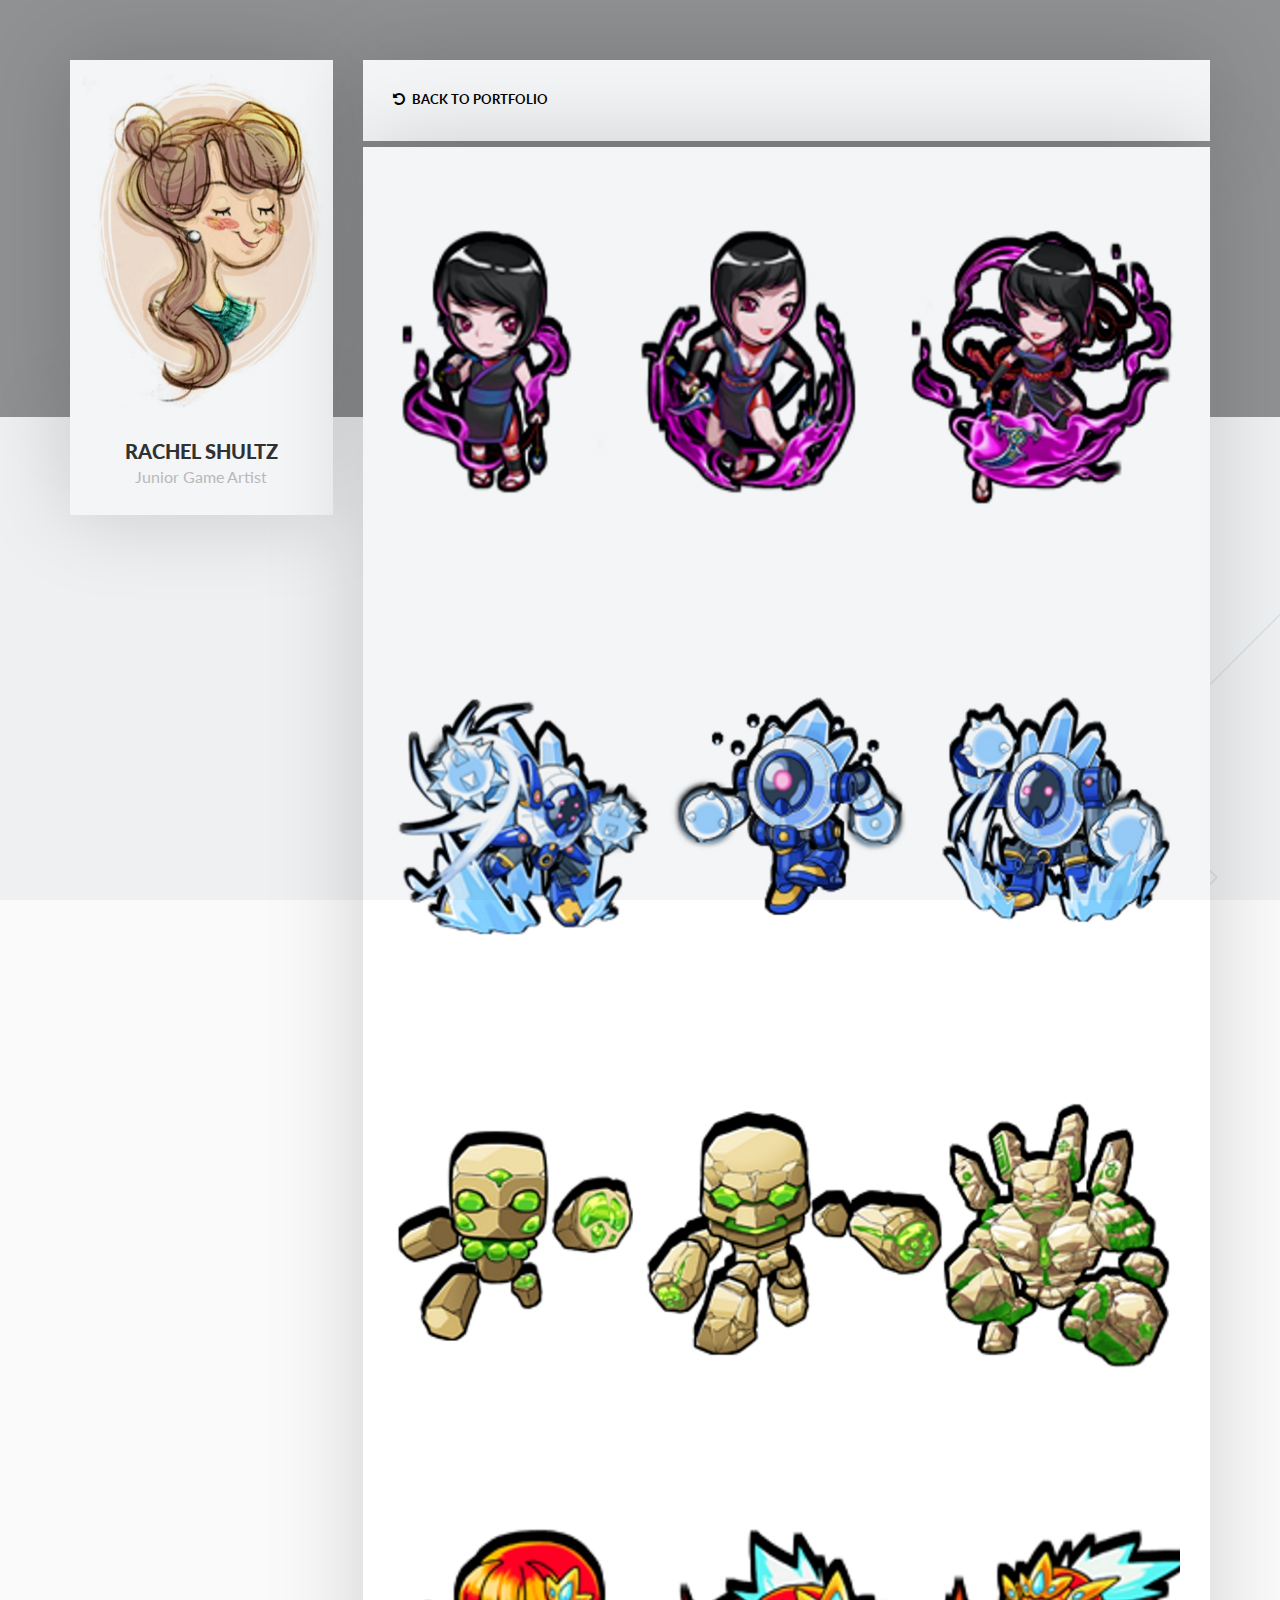
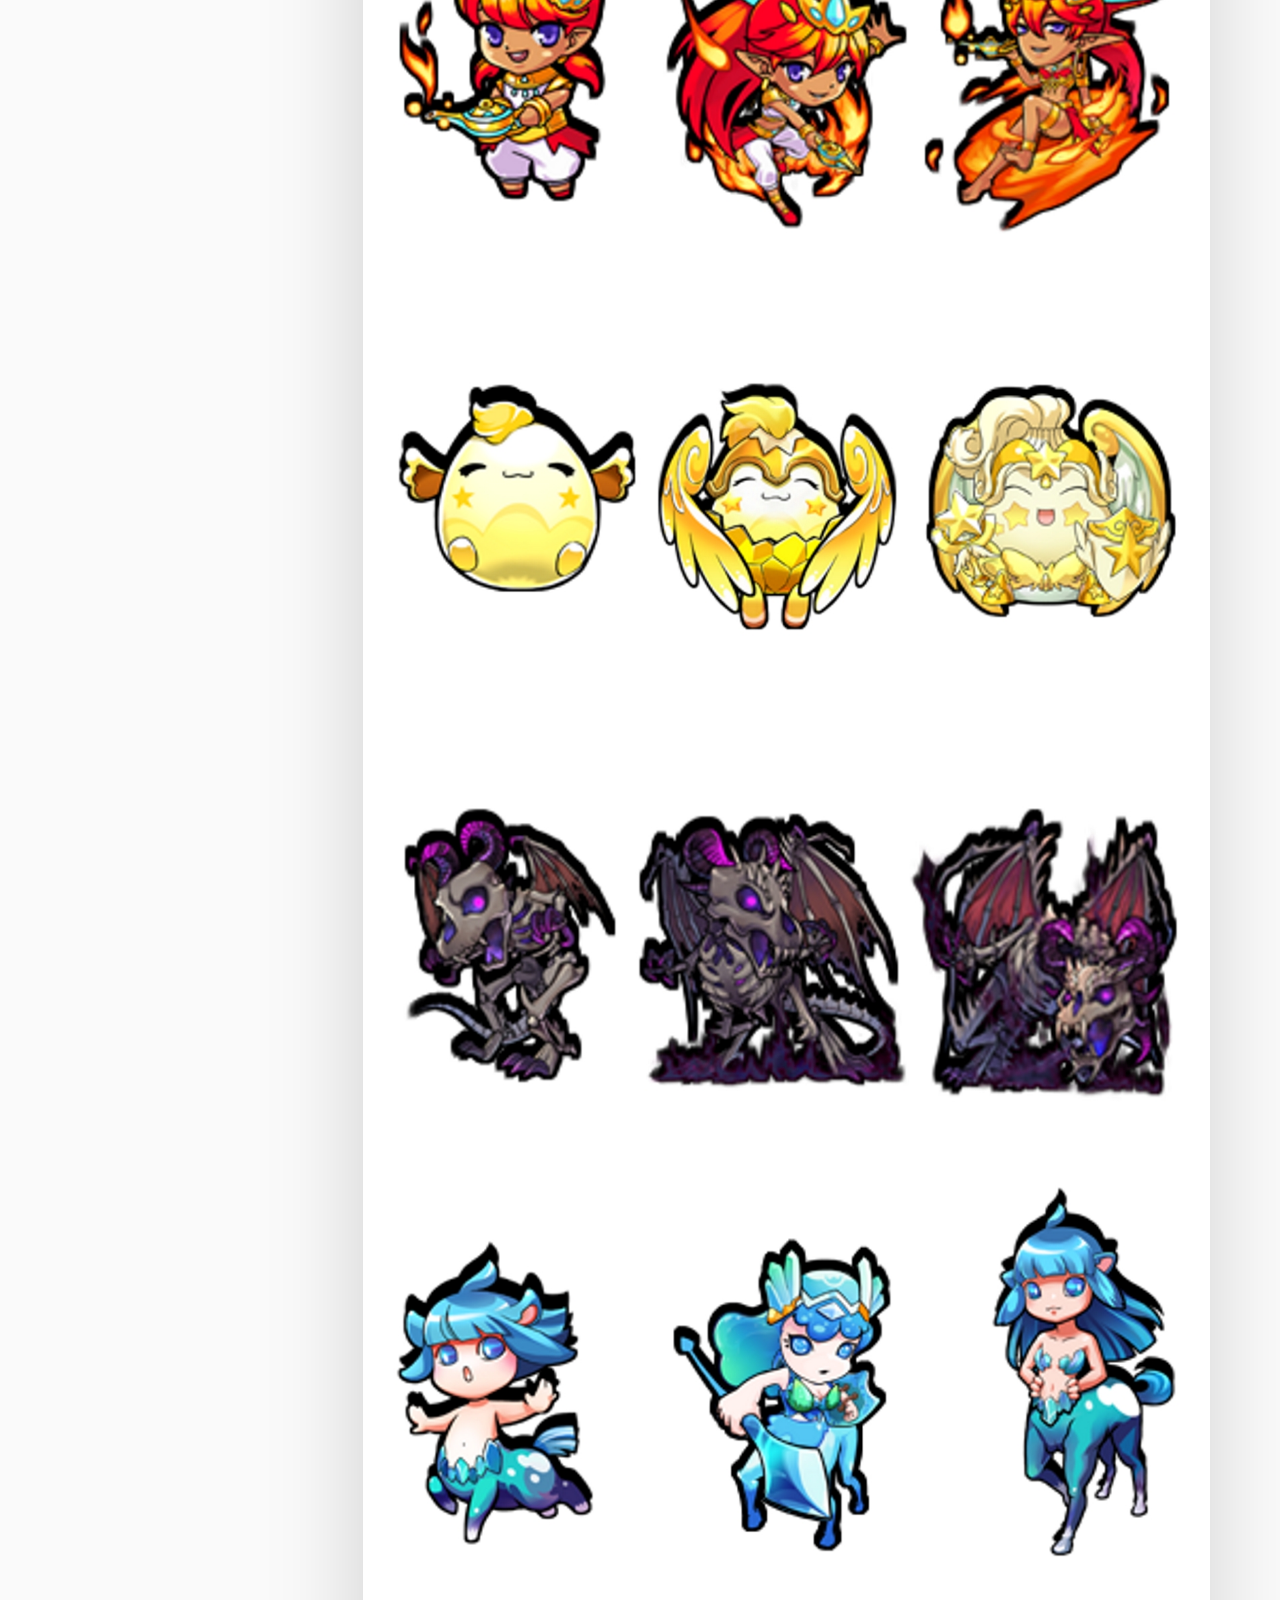
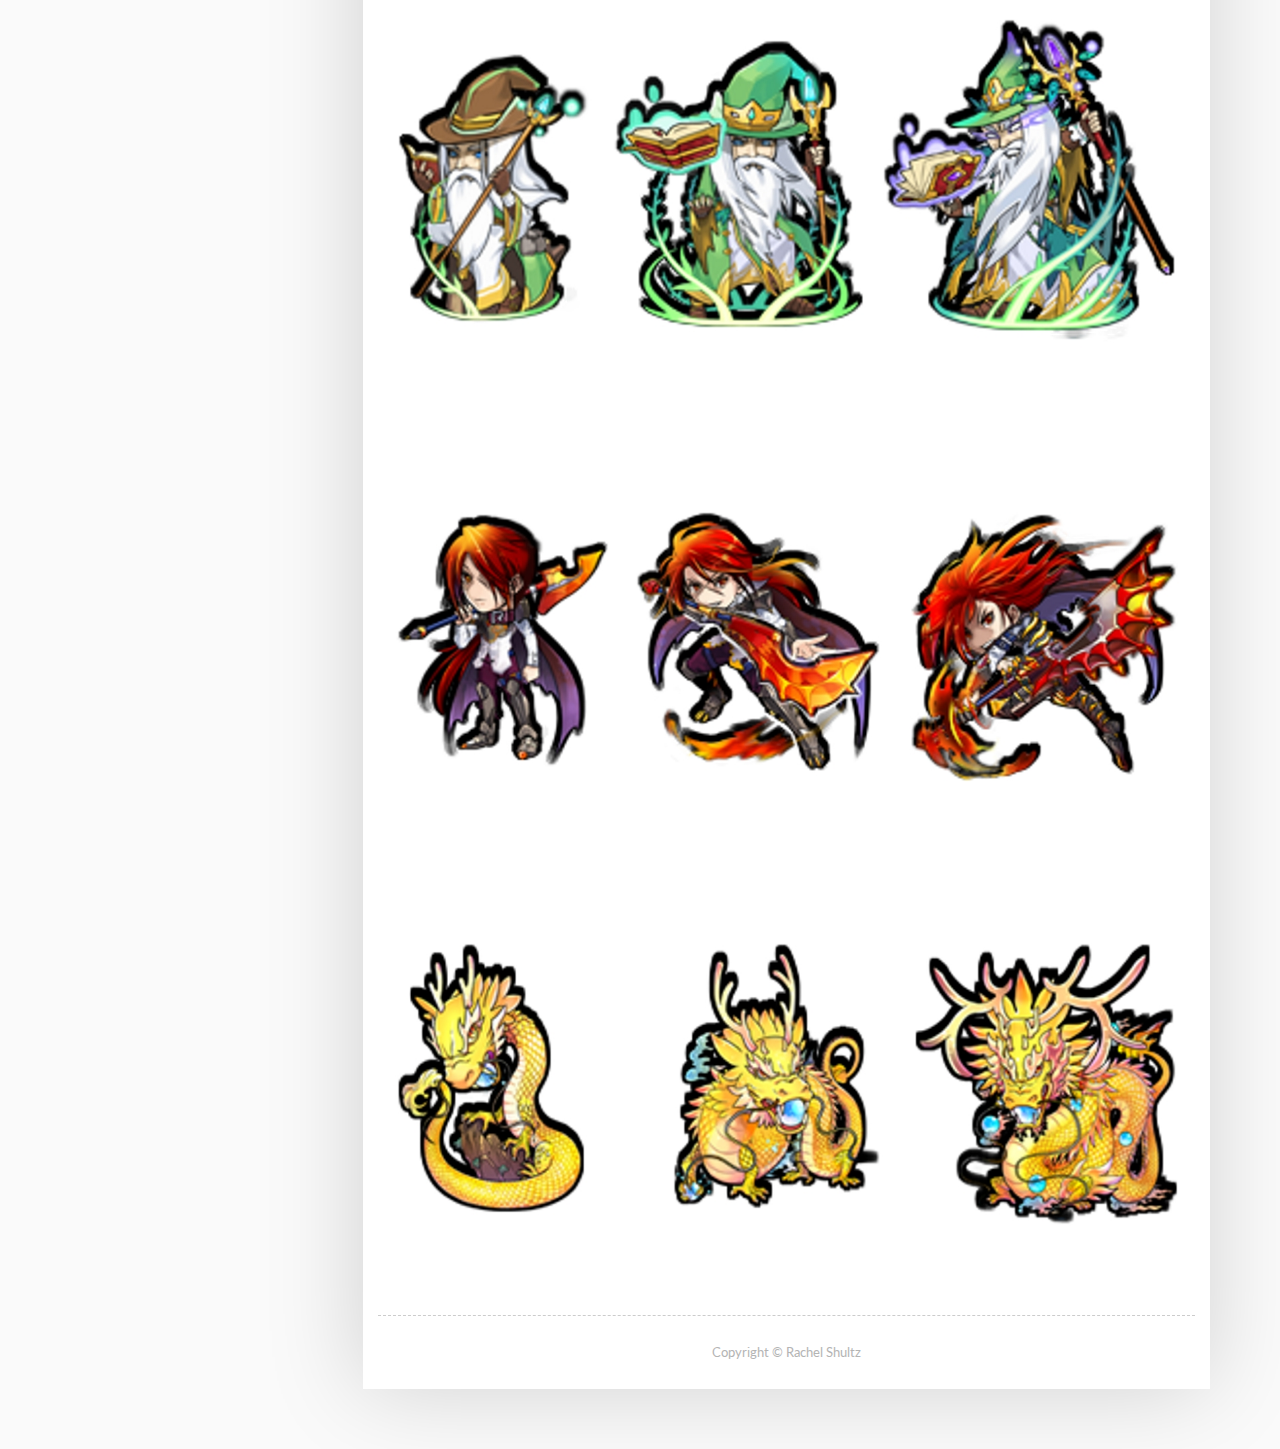
==== commit 12799b44: "Finshed adding monster evo" ====
--- a/evolution.html
+++ b/evolution.html
@@ -102,34 +102,34 @@
                             <div class="col-md-12 page">
                             	
                                 <!--Detail Images -->
-                                <div class="col-md-6 works-image">
+                                <div class="col-md-12 works-image">
                                     <img src="images/evo1.jpg" alt="">
                                 </div>
-                                <div class="col-md-6 works-image">
+                                <div class="col-md-12 works-image">
                                     <img src="images/evo2.jpg" alt="">
                                 </div>
-                                <div class="col-md-6 works-image">
+                                <div class="col-md-12 works-image">
                                     <img src="images/evo3.jpg" alt="">
                                 </div>
-                                <div class="col-md-6 works-image">
+                                <div class="col-md-12 works-image">
                                     <img src="images/evo4.jpg" alt="">
                                 </div>
-                                <div class="col-md-6 works-image">
+                                <div class="col-md-12 works-image">
                                     <img src="images/evo5.jpg" alt="">
                                 </div>
-                                <div class="col-md-6 works-image">
+                                <div class="col-md-12 works-image">
                                     <img src="images/evo6.jpg" alt="">
                                 </div>
-                                <div class="col-md-6 works-image">
+                                <div class="col-md-12 works-image">
                                     <img src="images/evo7.jpg" alt="">
                                 </div>
-                                <div class="col-md-6 works-image">
+                                <div class="col-md-12 works-image">
                                     <img src="images/evo8.jpg" alt="">
                                 </div>
-                                <div class="col-md-6 works-image">
+                                <div class="col-md-12 works-image">
                                     <img src="images/evo9.jpg" alt="">
                                 </div>
-                                <div class="col-md-6 works-image">
+                                <div class="col-md-12 works-image">
                                     <img src="images/evo10.jpg" alt="">
                                 </div>
                                 
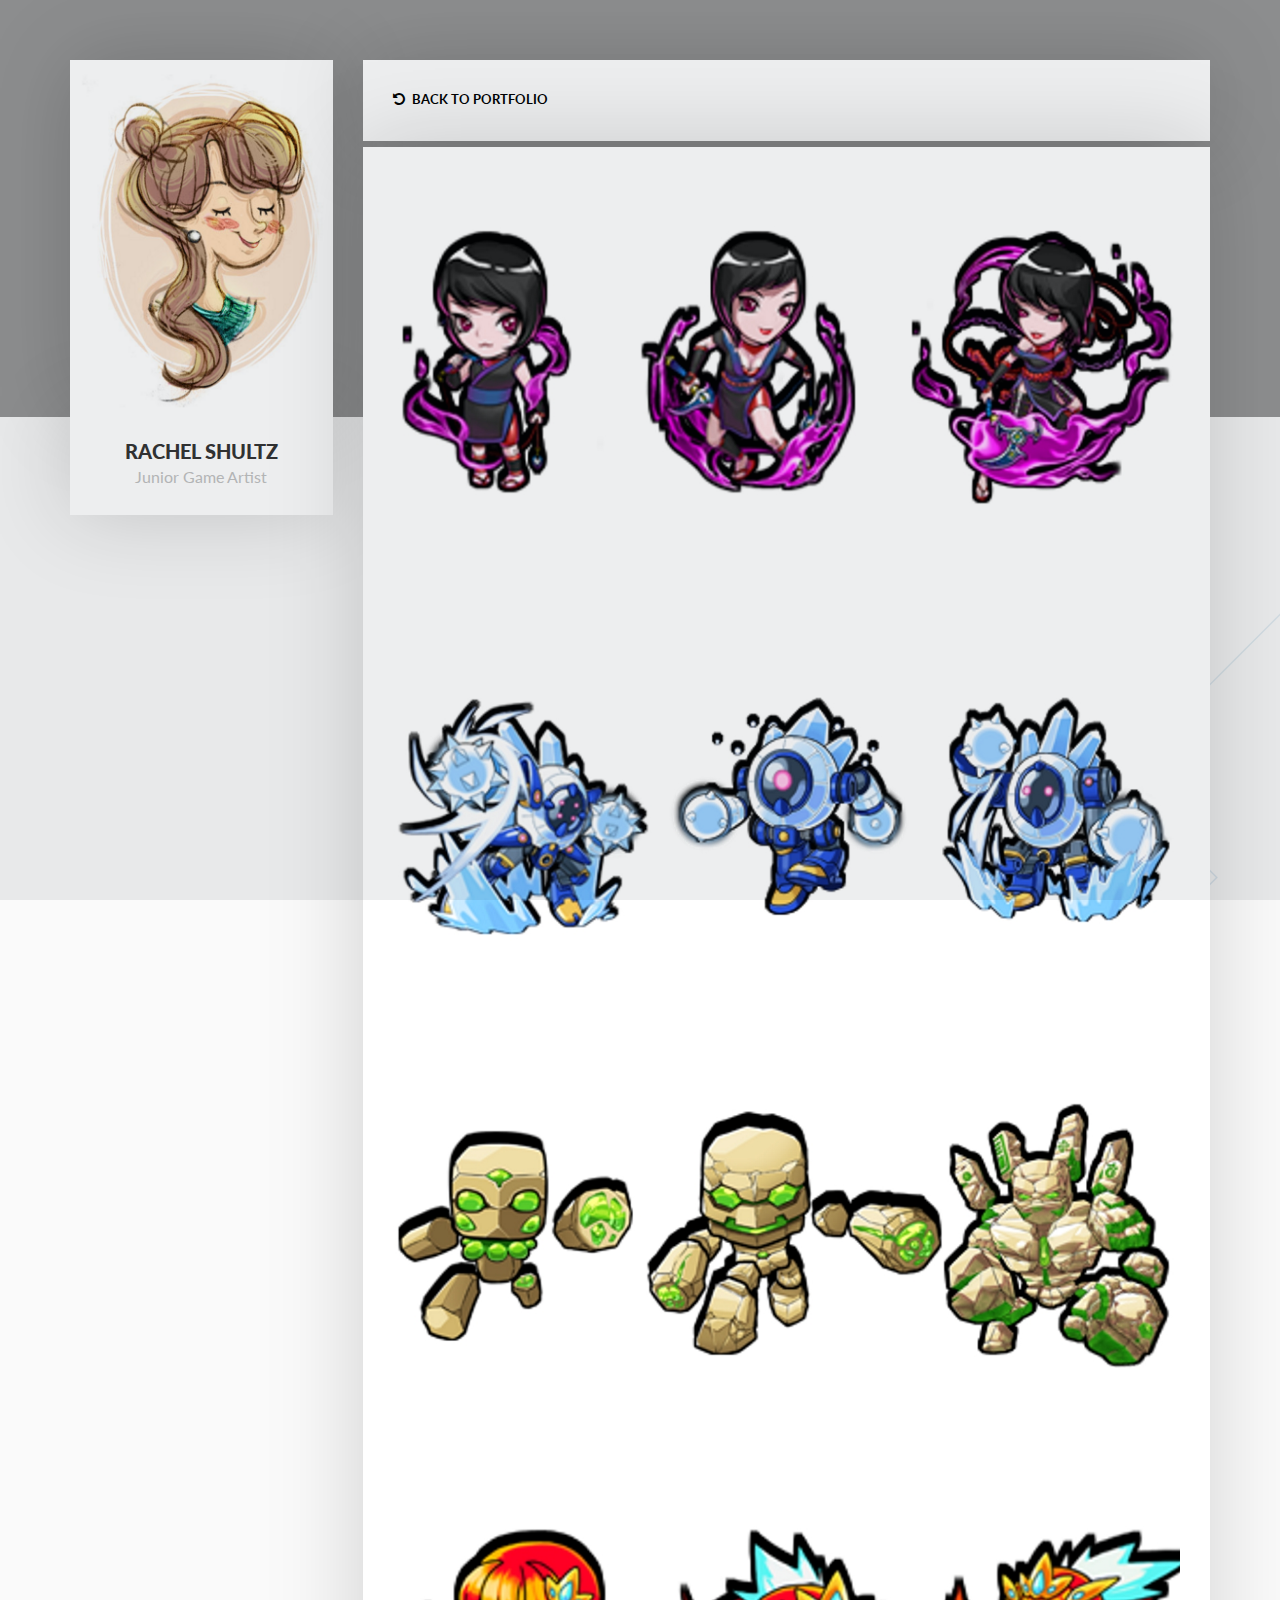
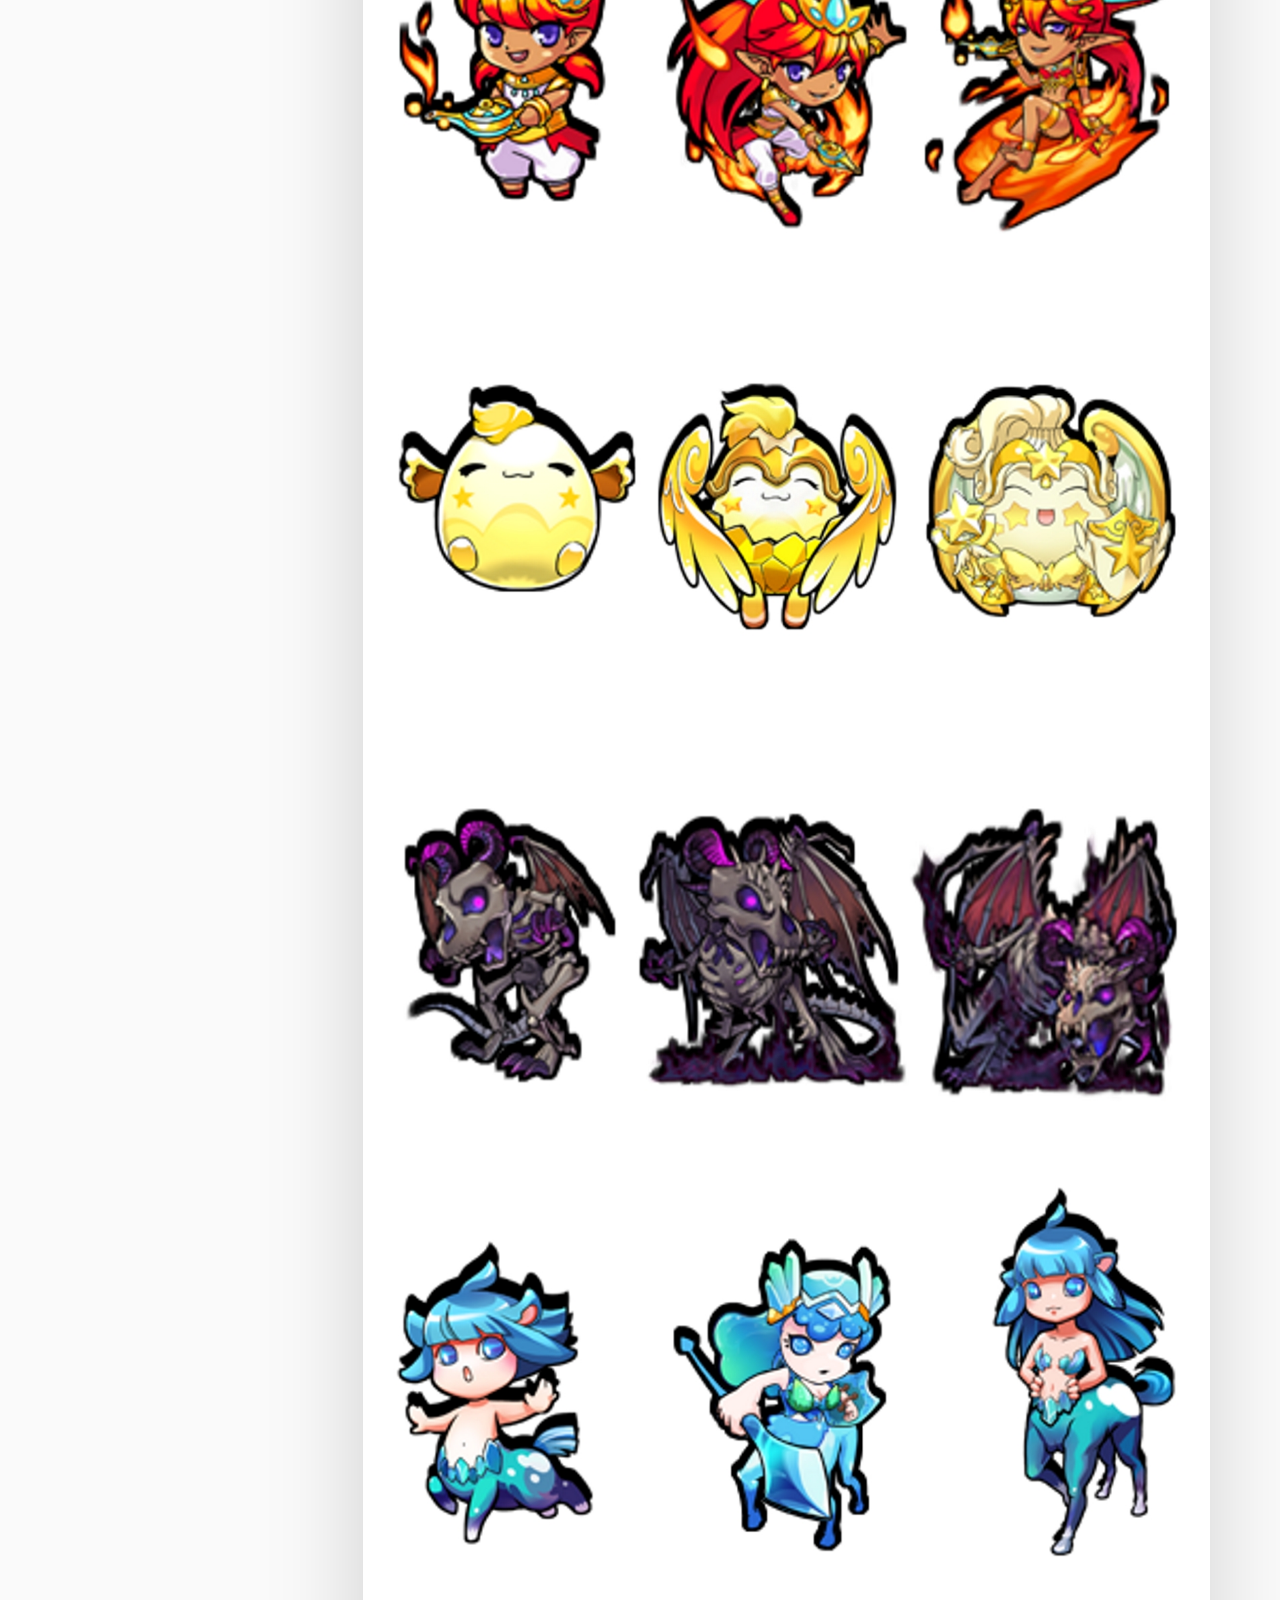
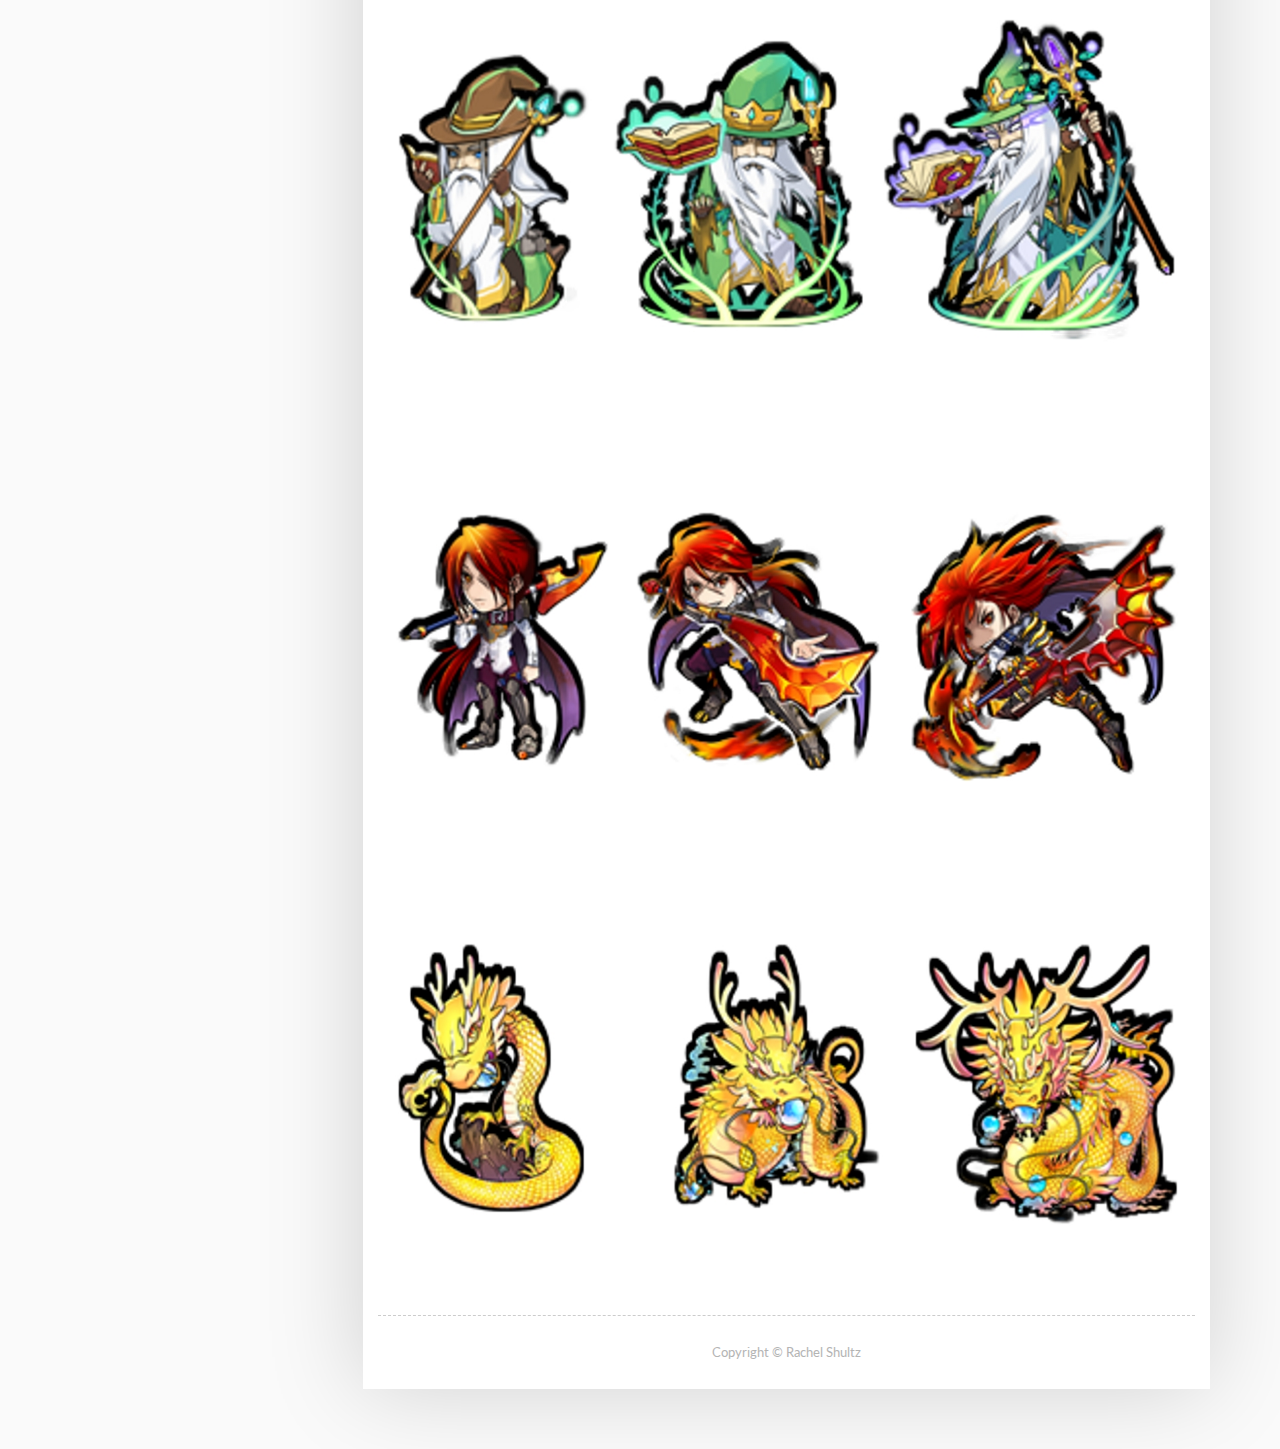
==== commit 07643b2b: "html cleanup" ====
--- a/evolution.html
+++ b/evolution.html
@@ -5,30 +5,16 @@
 	<title>Rachel Shultz</title>
 	<meta name="viewport" content="width=device-width, initial-scale=1.0">
    
-	<!-- Stylesheets -->
 	<link rel="stylesheet" href="css/bootstrap.css"/> <!-- bootstrap grid -->
 	<link rel="stylesheet" href="css/style.css"/> <!-- template css -->
 	<link rel="stylesheet" href="css/reset.css"/> <!-- reset css -->
 	<link rel="stylesheet" href="css/magnific-popup.css"/> <!-- magnific popup css -->    
 	<link rel="stylesheet" href="perfect-scrollbar/perfect-scrollbar.css" /> <!-- right menu scrollbar css -->   
 	
+	<link href="css/colors/switcher.css" rel="stylesheet" type="text/css">
+	<link href="css/colors/color-6.css" rel="stylesheet" type="text/css" title="color-6">
 	
-	<!-- Color Alternatives -->   
-	<link href="css/colors/switcher.css" rel="stylesheet" type="text/css">
-	<!--link href="css/colors/color-1.css" rel="stylesheet" type="text/css"-->
-	<!--link href="css/colors/color-2.css" rel="stylesheet" type="text/css" title="color-2"-->
-	<!--link href="css/colors/color-3.css" rel="stylesheet" type="text/css" title="color-3"-->
-	<!--link href="css/colors/color-4.css" rel="stylesheet" type="text/css" title="color-4"-->
-	<!--link href="css/colors/color-5.css" rel="stylesheet" type="text/css" title="color-5"-->
-	<link href="css/colors/color-6.css" rel="stylesheet" type="text/css" title="color-6">
-	<!--link href="css/colors/color-7.css" rel="stylesheet" type="text/css" title="color-7">
-	<link href="css/colors/color-8.css" rel="stylesheet" type="text/css" title="color-8"-->
-	
-	
-	<!-- Google Web fonts -->
 	<link href='https://fonts.googleapis.com/css?family=Lato:400,700,900' rel='stylesheet' type='text/css'>
-	
-	<!-- Font icons -->
 	<link rel="stylesheet" href="icon-fonts/font-awesome-4.4.0/css/font-awesome.min.css"/> <!-- Fontawesome icons css -->
 	
 	<!--[if lt IE 9]>
@@ -46,23 +32,6 @@
         </div>
     </div>
    
-     <!--div class="color-switcher">
-    	<div class="open"><i class="fa fa-cog fa-spin"></i></div>
-        <h4>SELECT A COLOR</h4>
-        <ul>
-        	<li><a class="color-1" onclick="setActiveStyleSheet('color-1'); return false;" href="#"><i class="fa fa-circle"></i></a> </li>
-            <li><a class="color-2" onclick="setActiveStyleSheet('color-2'); return false;" href="#"><i class="fa fa-circle"></i></a> </li>
-            <li><a class="color-3" onclick="setActiveStyleSheet('color-3'); return false;" href="#"><i class="fa fa-circle"></i></a> </li>
-            <li><a class="color-4" onclick="setActiveStyleSheet('color-4'); return false;" href="#"><i class="fa fa-circle"></i></a> </li>
-            <li><a class="color-5" onclick="setActiveStyleSheet('color-5'); return false;" href="#"><i class="fa fa-circle"></i></a> </li>
-            <li><a class="color-6" onclick="setActiveStyleSheet('color-6'); return false;" href="#"><i class="fa fa-circle"></i></a> </li>
-            <li><a class="color-7" onclick="setActiveStyleSheet('color-7'); return false;" href="#"><i class="fa fa-circle"></i></a> </li>
-            <li><a class="color-8" onclick="setActiveStyleSheet('color-8'); return false;" href="#"><i class="fa fa-circle"></i></a> </li>
-        </ul>
-        <button class="switcher-reset" onclick="setActiveStyleSheet('color-1'); return false;">RESET </button>
-        
-    </div-->
-   
     <div class="parallax"> </div>
     <div id="wrapper">
         <div class="container">
@@ -78,12 +47,6 @@
                             <h1>RACHEL SHULTZ</h1>
                             <span class="job">Junior Game Artist</span>
                         </div><!-- .name-job -->                        
-                         <!--div class="social-icons">
-                            <a class="facebook" href="#"><i class="fa fa-facebook"></i> </a>
-                            <a class="twitter" href="#"><i class="fa fa-twitter"></i> </a>
-                            <a class="behance" href="#"><i class="fa fa-behance"></i> </a>
-                            <a  class="dribbble" href="#"><i class="fa fa-dribbble"></i> </a>
-                        </div-->
                     </div>
                 </div> <!--.profile .col-md-3-->
                 
@@ -145,83 +108,11 @@
         </div><!-- .container end -->
     </div> <!-- #wrapper end-->
     
-    <!-- Sidebar Menu -->
-        <!--div class="slidemenu-fixed">
-            <button class="right-menu slidemenu-close"><i class="fa fa-times" aria-hidden="true"></i></button>  
-            <div class="widget-out">     
-                <! - - Search Widget- - >
-                <div class="widget-search widget">
-                    <h2 class="widget-title">Search</h2>
-                    <form>                                    
-                        <input class="search-inp" type="text" placeholder="Search...">
-                        <input class="search-ico" type="submit" value="">
-                    </form>
-                 </div>
-                < !- - Submenu Widget- ->
-                <div class="widget-submenu widget">
-                    <h2 class="widget-title">Submenu</h2>
-                        <ul>
-                           <li> <a href="single-blog.html">Standart Post </a> </li>
-                           <li> <a href="audio-post.html">Audio Post </a> </li>
-                           <li> <a href="video-post.html">Video Post </a> </li>
-                           <li> <a href="404.html">404 Page </a> </li>
-                        </ul>
-                 </div>
-                 <! - -Latest Posts- ->
-                <div class="widget-blog widget">
-                    <h2 class="widget-title">Latest Posts</h2>
-                        <ul class="latest-post">
-                           <li> 
-                                <div class="tag"><a href="#">#Business </a> <a href="#">#Company </a> </div> 
-                                <a class="post" href="single-blog.html">  I should be incapable of drawing a single stroke at the present moment and yet I feel that... </a>
-                                <span> August 23, 2016 <i class="fa fa-comments-o" aria-hidden="true"></i> 15 </span>
-                           </li>
-                           <li> 
-                                <div class="tag"><a href="#">#Business </a> <a href="#">#Company </a> </div> 
-                                <a class="post" href="single-blog.html">  I should be incapable of drawing a single stroke at the present moment and yet I feel that... </a>
-                                <span> August 23, 2016 <i class="fa fa-comments-o" aria-hidden="true"></i> 15 </span>
-                           </li>
-                           <li> 
-                                <div class="tag"><a href="#">#Business </a> <a href="#">#Company </a> </div> 
-                                <a class="post" href="single-blog.html">  I should be incapable of drawing a single stroke at the present moment and yet I feel that... </a>
-                                <span> August 23, 2016 <i class="fa fa-comments-o" aria-hidden="true"></i> 15 </span>
-                           </li>                           
-                        </ul>
-                 </div>
-                 <!- - Categories Widget- ->
-                <div class="widget-submenu widget">
-                    <h2 class="widget-title">Categories</h2>
-                        <ul>
-                           <li> <a href="#"> Web Design </a></li>
-                           <li> <a href="#"> Photoshop </a></li>
-                           <li> <a href="#"> After Effect </a></li>
-                           <li> <a href="#"> Dreamviewer </a></li>
-                        </ul>
-                 </div>
-                 <!- - Tags Widget- ->
-                <div class="widget-tags widget">
-                    <h2 class="widget-title">Tags</h2>
-                        <ul>
-                           <li><a href="#"> Web Design </a></li>
-                           <li><a href="#"> Photoshop </a></li>
-                           <li><a href="#"> After Effect </a></li>
-                           <li><a href="#"> Dreamviewer </a></li>
-                           <li><a href="#"> Application </a></li>
-                           <li><a href="#"> Seo </a></li>
-                           <li><a href="#"> Other Issues </a></li>
-                        </ul>
-                 </div>
-            </div>
-        </div>
-        <div id="overlay"></div-->
-    
     <!-- Javascripts -->
     <script src="js/jquery-2.1.4.min.js"></script><!-- jQuery library -->
     <script src="js/styleswitcher.js"></script> 
 	<script src="perfect-scrollbar/jquery.mousewheel.js"></script>
 	<script src="perfect-scrollbar/perfect-scrollbar.js"></script>
     <script src="js/main.js"></script><!-- Main js -->
-
-    
 </body>
-</html>
+</html>